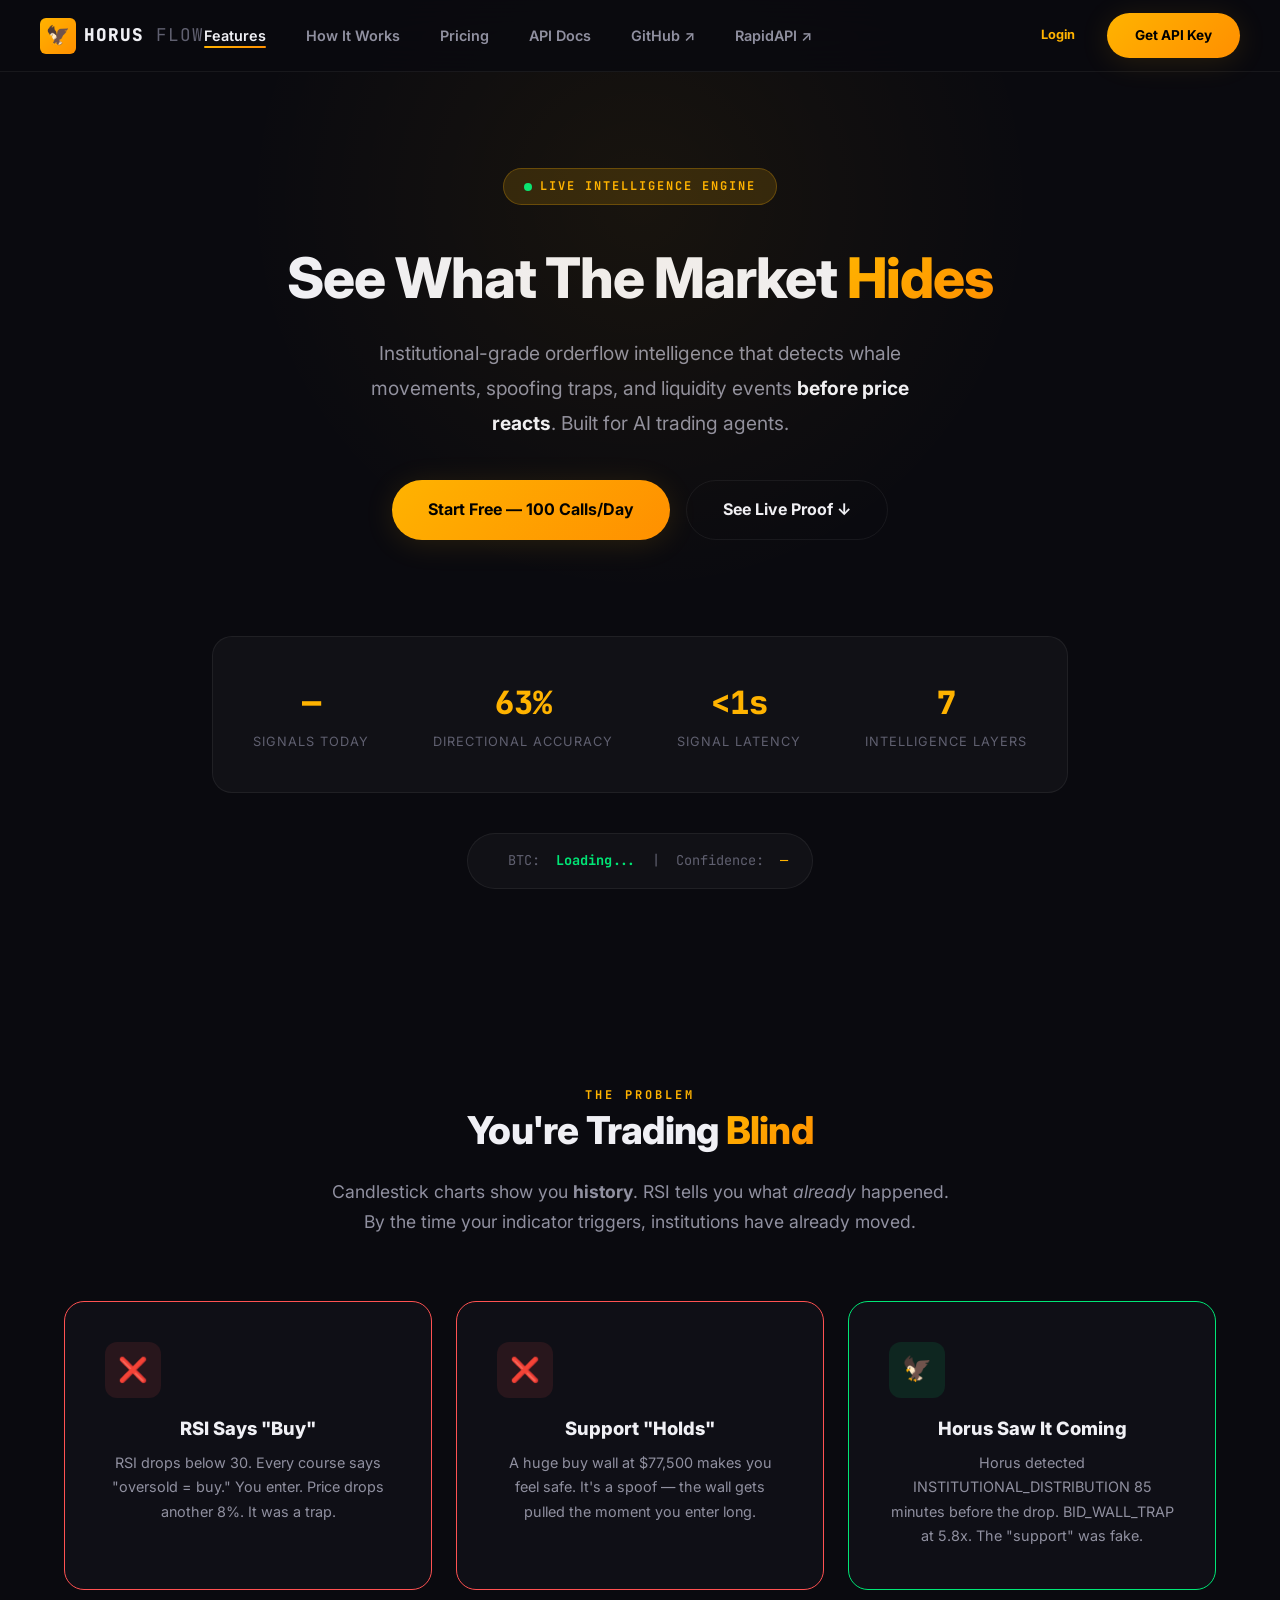
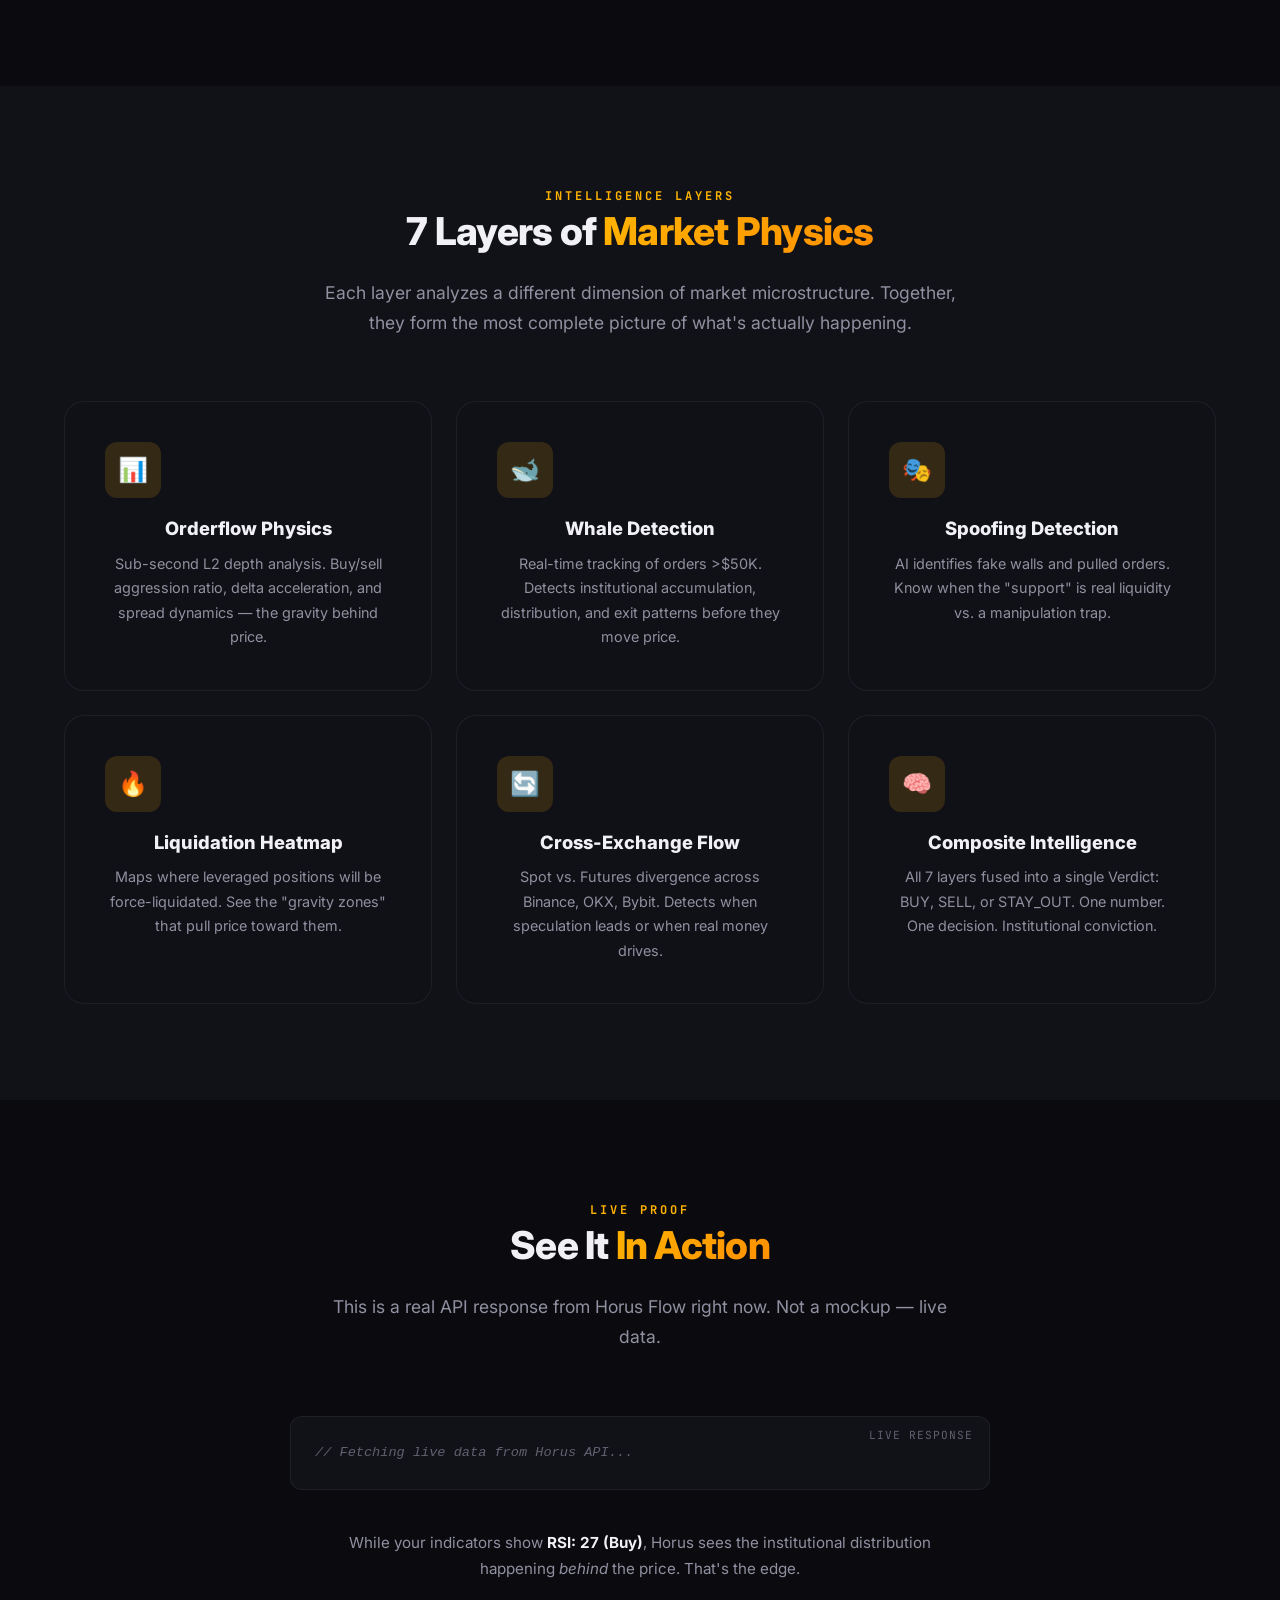
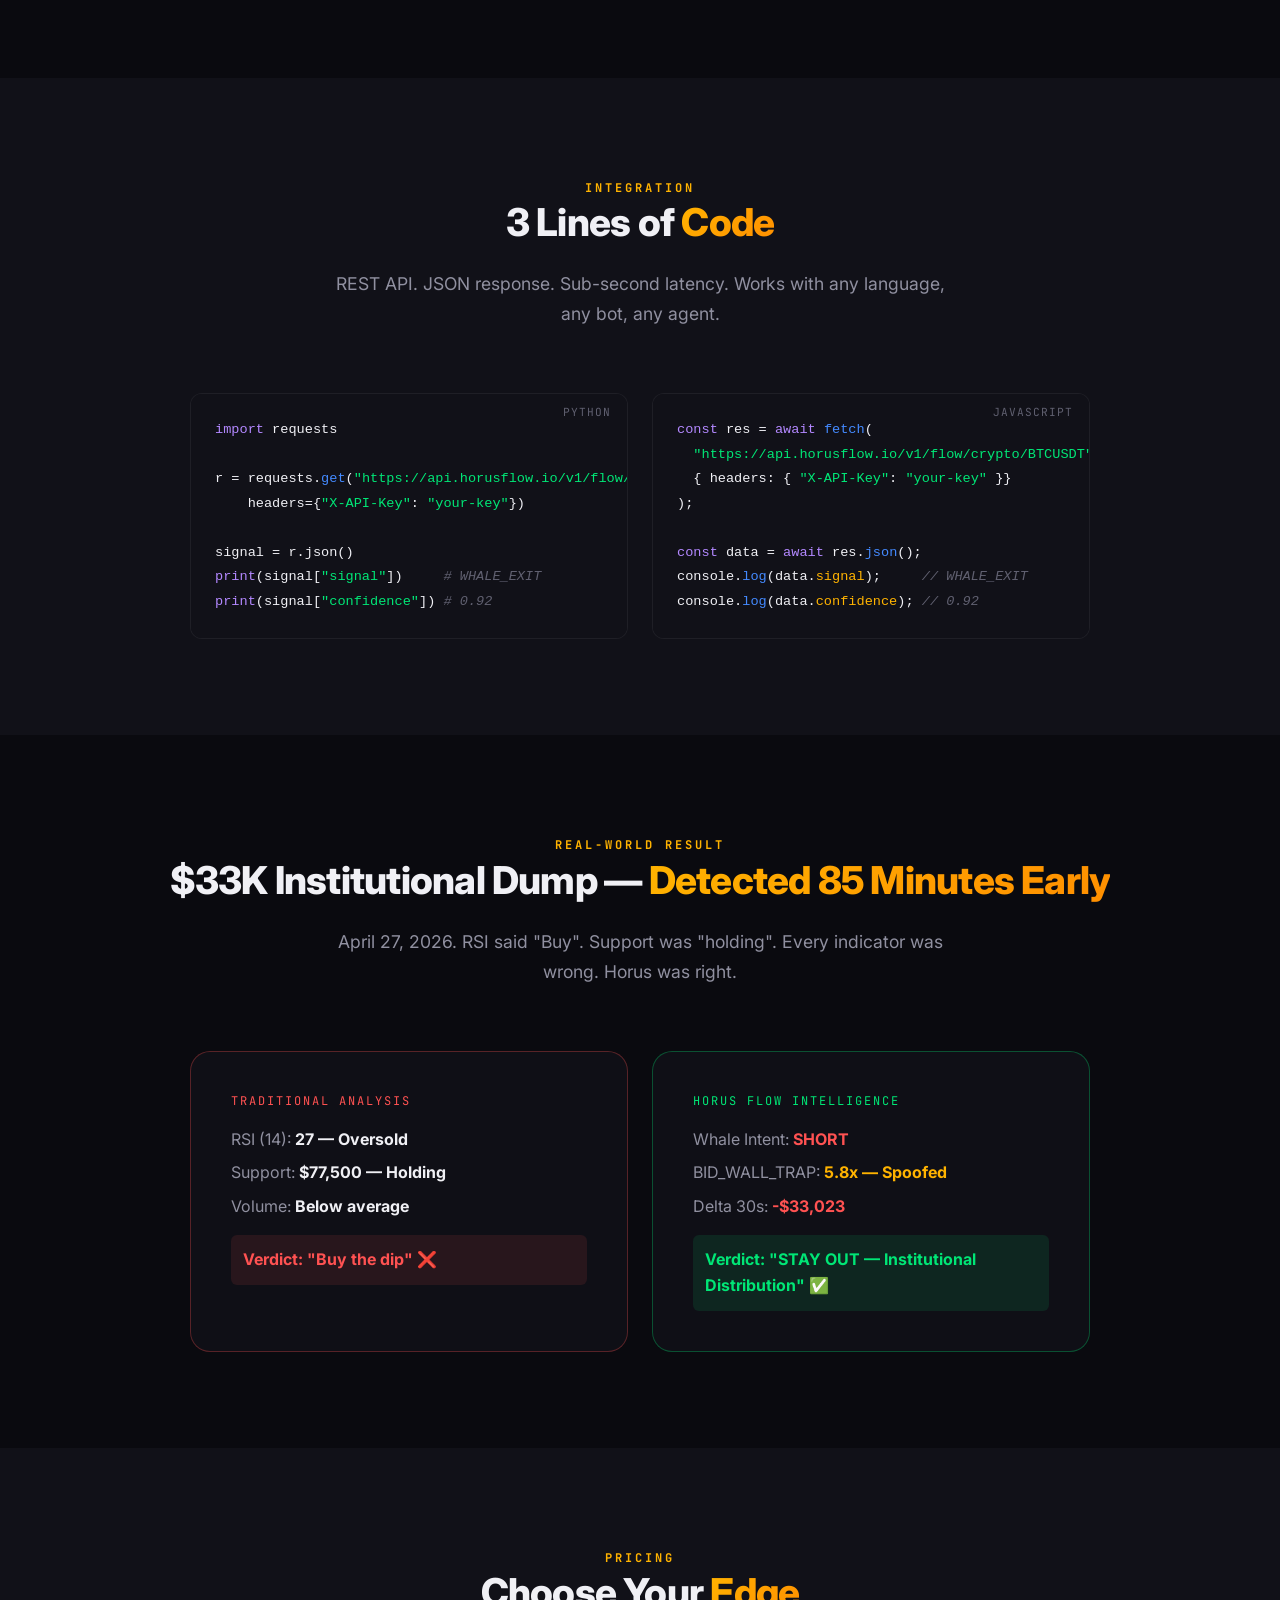
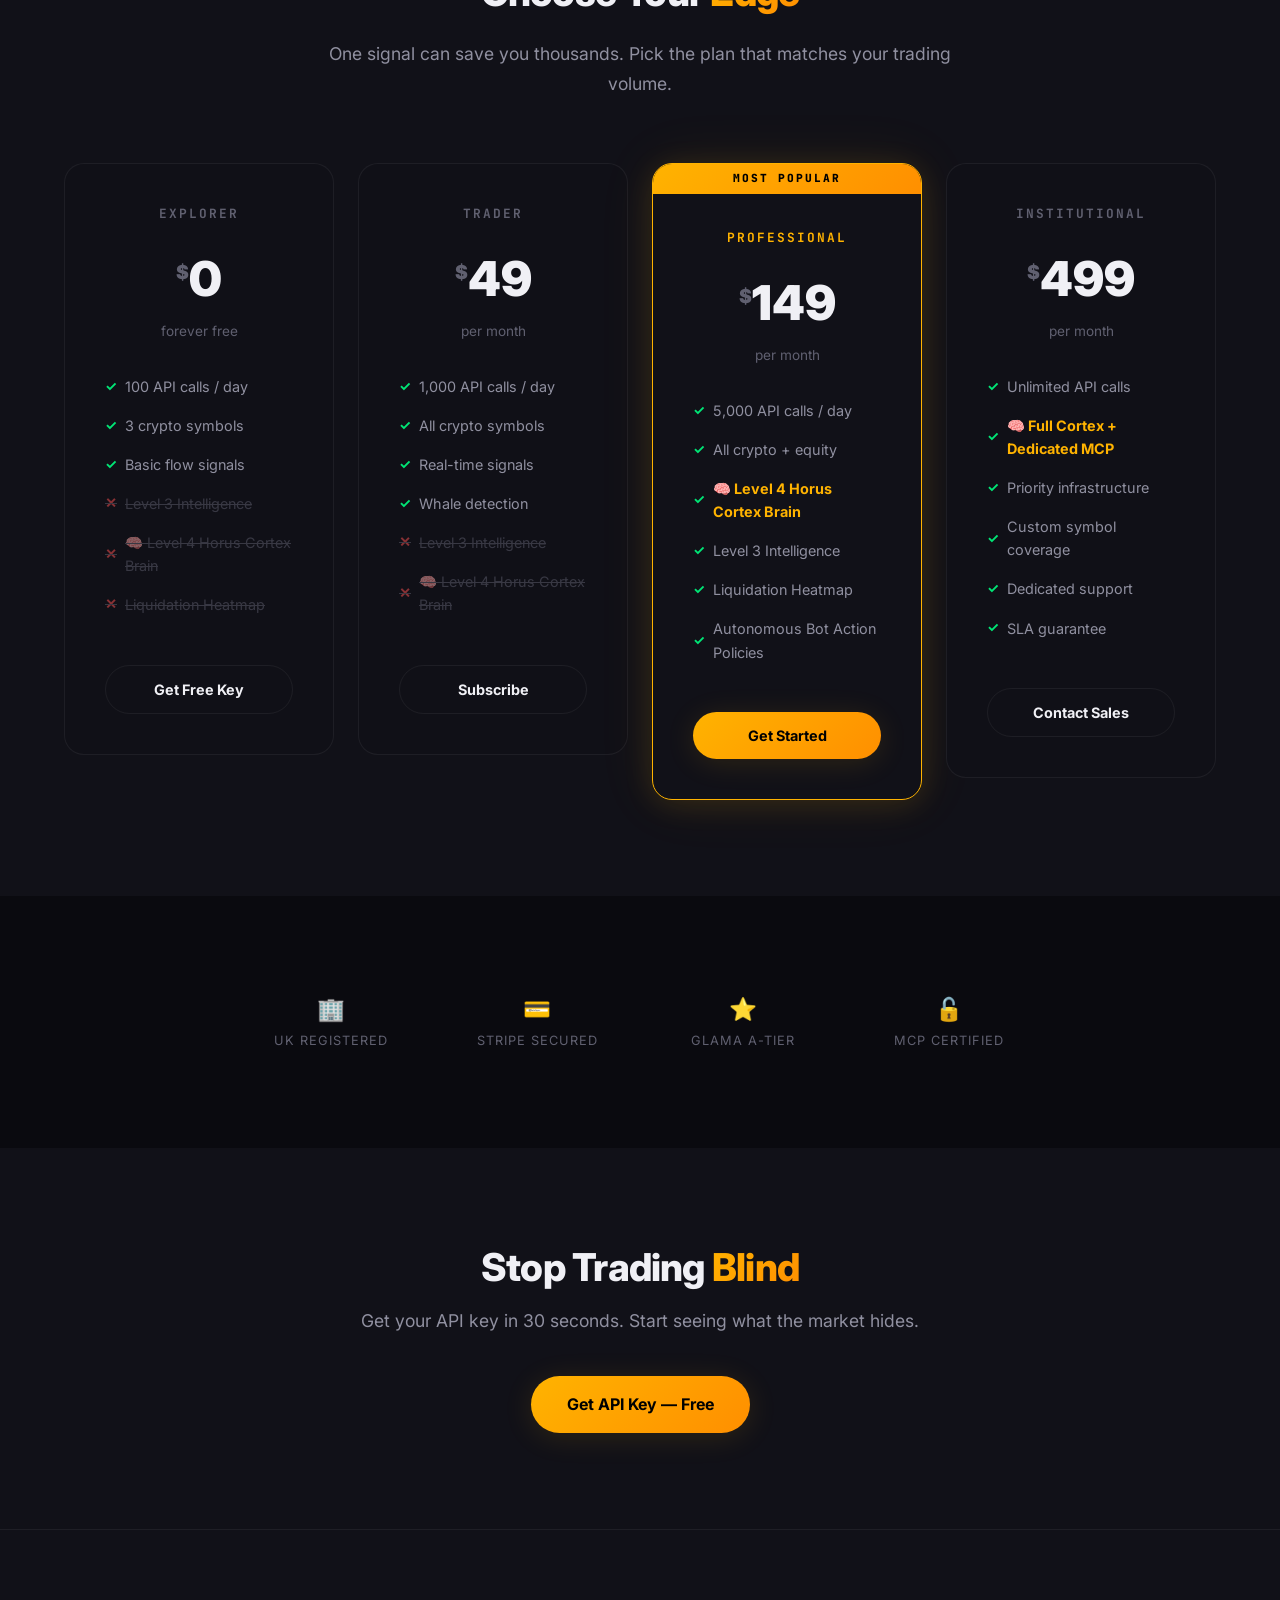
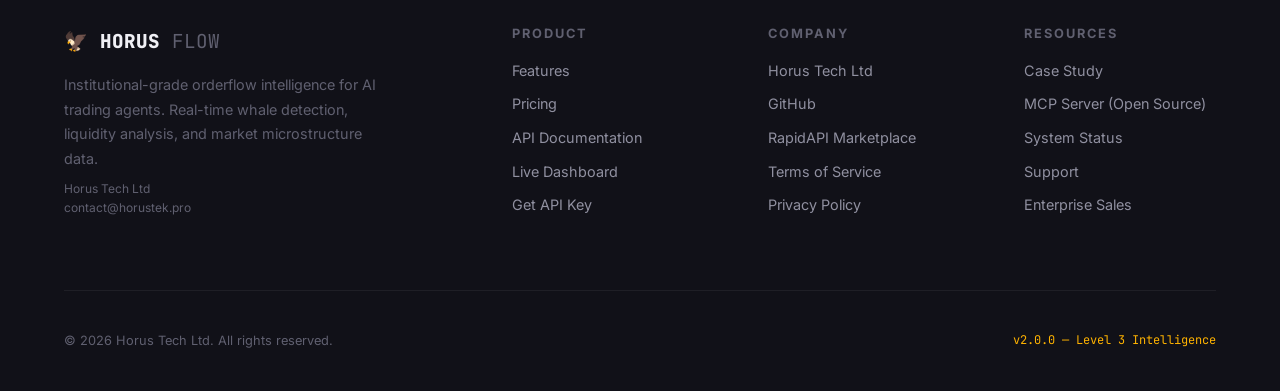
==== static/site/index.html @ 464f30a1 "feat(cortex): launch Horus Cortex Symphony v3.0, Level 4 API & MCP Brain - Transform platform into t" ====
<!DOCTYPE html>
<html lang="en">
<head>
    <meta charset="UTF-8">
    <meta name="viewport" content="width=device-width, initial-scale=1.0">
    <title>Horus Flow — Institutional Orderflow Analytics</title>
    <meta name="description" content="See what the market hides. Institutional-grade orderflow intelligence detecting whale movements, spoofing, and liquidity events before price reacts. Real-time Level 3 market data for crypto & equity. Built for AI agents.">
    <meta name="keywords" content="orderflow, market microstructure, whale detection, liquidation heatmap, AI trading, crypto API, equity flow, MCP server, institutional trading, algorithmic trading, Horus Flow">
    <meta name="author" content="Horus Tech Ltd">
    <meta name="robots" content="index, follow">
    <link rel="canonical" href="https://flow.horustek.pro/">

    <!-- Open Graph / Facebook -->
    <meta property="og:type" content="website">
    <meta property="og:url" content="https://flow.horustek.pro/">
    <meta property="og:title" content="Horus Flow Intelligence — Institutional Orderflow for AI Agents">
    <meta property="og:description" content="Real-time orderflow intelligence detecting whale movements, spoofing patterns, and liquidity events before price reacts. API-first, built for AI trading agents.">
    <meta property="og:site_name" content="Horus Flow Intelligence">
    <meta property="og:locale" content="en_US">
    <meta property="og:image" content="https://flow.horustek.pro/img/og-image-v2.png">
    <meta property="og:image:width" content="1200">
    <meta property="og:image:height" content="630">

    <!-- Twitter -->
    <meta name="twitter:card" content="summary_large_image">
    <meta name="twitter:title" content="Horus Flow Intelligence — See What The Market Hides">
    <meta name="twitter:description" content="Institutional-grade orderflow analytics. Whale detection, liquidation heatmaps, cross-exchange flow analysis. API for AI trading agents.">
    <meta name="twitter:site" content="@HorusTechLtd">
    <meta name="twitter:image" content="https://flow.horustek.pro/img/og-image-v2.png">

    <!-- JSON-LD Structured Data -->
    <script type="application/ld+json">
    {
        "@context": "https://schema.org",
        "@type": "SoftwareApplication",
        "name": "Horus Flow Intelligence",
        "applicationCategory": "FinanceApplication",
        "operatingSystem": "Web",
        "url": "https://flow.horustek.pro",
        "description": "Institutional-grade orderflow intelligence platform providing real-time whale detection, liquidity analysis, and market microstructure data via REST API and MCP protocol.",
        "offers": {
            "@type": "AggregateOffer",
            "priceCurrency": "USD",
            "lowPrice": "0",
            "highPrice": "999",
            "offerCount": "4"
        },
        "provider": {
            "@type": "Organization",
            "name": "Horus Tech Ltd",
            "url": "https://horustek.pro",
            "sameAs": [
                "https://github.com/horustechltd",
                "https://rapidapi.com/HORUS-TECH-LTD-default/api/horus-flow-intelligence"
            ]
        }
    }
    </script>

    <!-- Google Analytics -->
    <script async src="https://www.googletagmanager.com/gtag/js?id=G-XXXXXXXXXX"></script>
    <script>
      window.dataLayer = window.dataLayer || [];
      function gtag(){dataLayer.push(arguments);}
      gtag('js', new Date());
      gtag('config', 'G-XXXXXXXXXX');
    </script>
    <!-- Fonts -->
    <link rel="preconnect" href="https://fonts.googleapis.com">
    <link rel="preconnect" href="https://fonts.gstatic.com" crossorigin>
    <link href="https://fonts.googleapis.com/css2?family=Inter:wght@400;500;600;700;800;900&family=JetBrains+Mono:wght@400;500;700;800&display=swap" rel="stylesheet">

    <!-- Brand CSS -->
    <link rel="stylesheet" href="./css/brand.css">

    <!-- Favicon -->
    <link rel="icon" type="image/png" href="./img/og-image-v2.png">
    <link rel="apple-touch-icon" href="./img/og-image-v2.png">
</head>
<body>

    <!-- ============ NAVIGATION ============ -->
    <nav class="site-nav" id="main-nav">
        <div class="nav-logo">
            <div class="logo-icon">🦅</div>
            <span>HORUS <span style="font-weight:400; color: var(--text-muted);">FLOW</span></span>
        </div>
        
        <ul class="nav-links">
            <li><a href="#features" class="active">Features</a></li>
            <li><a href="#how-it-works">How It Works</a></li>
            <li><a href="#pricing">Pricing</a></li>
            <li><a href="/api/docs" target="_blank" rel="noopener noreferrer">API Docs</a></li>
            <li><a href="https://github.com/horustechltd/horus-flow-mcp" target="_blank" rel="noopener noreferrer" title="GitHub MCP Server">GitHub ↗</a></li>
            <li><a href="https://rapidapi.com/horus-tech-ltd-horus-tech-ltd-default/api/horus-flow-intelligence" target="_blank" rel="noopener noreferrer" title="RapidAPI Profile">RapidAPI ↗</a></li>
        </ul>
        
        <div class="nav-cta">
            <a href="./login.html" class="btn btn-ghost font-mono" style="font-size:0.8rem;">Login</a>
            <a href="./register.html" class="btn btn-primary" style="font-size:0.85rem;">Get API Key</a>
        </div>

        <div class="nav-hamburger" onclick="document.getElementById('mobile-nav').classList.add('active')">
            <span></span><span></span><span></span>
        </div>
    </nav>

    <!-- Mobile Navigation Overlay -->
    <div class="mobile-nav-overlay" id="mobile-nav">
        <button class="mobile-nav-close" onclick="this.parentElement.classList.remove('active')">✕</button>
        <a href="#features" onclick="this.parentElement.classList.remove('active')">Features</a>
        <a href="#how-it-works" onclick="this.parentElement.classList.remove('active')">How It Works</a>
        <a href="#pricing" onclick="this.parentElement.classList.remove('active')">Pricing</a>
        <a href="/api/docs" target="_blank" rel="noopener noreferrer">API Docs</a>
        <a href="https://github.com/horustechltd/horus-flow-mcp" target="_blank" rel="noopener noreferrer">GitHub ↗</a>
        <a href="./login.html">Login</a>
        <a href="./register.html" style="color:var(--gold-primary);">Get API Key →</a>
    </div>

    <!-- ============ HERO ============ -->
    <section class="hero" id="hero">
        <div class="hero-badge">
            <span class="pulse-dot"></span>
            LIVE INTELLIGENCE ENGINE
        </div>

        <h1>
            See What The Market <span class="gradient-text">Hides</span>
        </h1>

        <p class="hero-subtitle">
            Institutional-grade orderflow intelligence that detects whale movements, spoofing traps, and liquidity events <strong style="color: var(--text-primary);">before price reacts</strong>. Built for AI trading agents.
        </p>

        <div class="hero-actions">
            <a href="./register.html" class="btn btn-primary btn-lg">Start Free — 100 Calls/Day</a>
            <a href="#how-it-works" class="btn btn-secondary btn-lg">See Live Proof ↓</a>
        </div>

        <!-- Live Stats -->
        <div class="hero-stats animate-in">
            <div class="hero-stat">
                <div class="stat-value" id="stat-signals">—</div>
                <div class="stat-label">Signals Today</div>
            </div>
            <div class="hero-stat">
                <div class="stat-value" id="stat-accuracy">63%</div>
                <div class="stat-label">Directional Accuracy</div>
            </div>
            <div class="hero-stat">
                <div class="stat-value" id="stat-latency">&lt;1s</div>
                <div class="stat-label">Signal Latency</div>
            </div>
            <div class="hero-stat">
                <div class="stat-value">7</div>
                <div class="stat-label">Intelligence Layers</div>
            </div>
        </div>

        <!-- Live Ticker -->
        <div class="live-ticker animate-in" id="live-ticker">
            <span class="pulse-dot"></span>
            <span style="color: var(--text-muted);">BTC:</span>
            <span class="ticker-signal" id="ticker-signal">Loading...</span>
            <span style="color: var(--text-muted);">|</span>
            <span style="color: var(--text-muted);">Confidence:</span>
            <span class="font-mono" id="ticker-conf" style="color: var(--gold-primary);">—</span>
        </div>
    </section>

    <!-- ============ THE PROBLEM ============ -->
    <section class="section" id="problem">
        <div class="container text-center">
            <span class="section-label">The Problem</span>
            <h2 style="margin-bottom: var(--space-lg);">
                You're Trading <span class="gradient-text">Blind</span>
            </h2>
            <p class="section-subtitle" style="margin-bottom: var(--space-2xl);">
                Candlestick charts show you <strong>history</strong>. RSI tells you what <em>already</em> happened. 
                By the time your indicator triggers, institutions have already moved.
            </p>

            <div class="grid-3 animate-in">
                <div class="card" style="border-color: var(--accent-red); border-opacity: 0.3;">
                    <div class="card-icon" style="background: rgba(255, 82, 82, 0.1);">❌</div>
                    <div class="card-title">RSI Says "Buy"</div>
                    <div class="card-desc">RSI drops below 30. Every course says "oversold = buy." You enter. Price drops another 8%. It was a trap.</div>
                </div>
                <div class="card" style="border-color: var(--accent-red); border-opacity: 0.3;">
                    <div class="card-icon" style="background: rgba(255, 82, 82, 0.1);">❌</div>
                    <div class="card-title">Support "Holds"</div>
                    <div class="card-desc">A huge buy wall at $77,500 makes you feel safe. It's a spoof — the wall gets pulled the moment you enter long.</div>
                </div>
                <div class="card" style="border-color: var(--accent-green); border-opacity: 0.3;">
                    <div class="card-icon" style="background: rgba(0, 230, 118, 0.1);">🦅</div>
                    <div class="card-title">Horus Saw It Coming</div>
                    <div class="card-desc">Horus detected INSTITUTIONAL_DISTRIBUTION 85 minutes before the drop. BID_WALL_TRAP at 5.8x. The "support" was fake.</div>
                </div>
            </div>
        </div>
    </section>

    <!-- ============ FEATURES ============ -->
    <section class="section" id="features" style="background: var(--bg-secondary);">
        <div class="container text-center">
            <span class="section-label">Intelligence Layers</span>
            <h2 style="margin-bottom: var(--space-lg);">
                7 Layers of <span class="gradient-text">Market Physics</span>
            </h2>
            <p class="section-subtitle" style="margin-bottom: var(--space-2xl);">
                Each layer analyzes a different dimension of market microstructure. Together, they form the most complete picture of what's actually happening.
            </p>

            <div class="grid-3 animate-in">
                <div class="card">
                    <div class="card-icon">📊</div>
                    <div class="card-title">Orderflow Physics</div>
                    <div class="card-desc">Sub-second L2 depth analysis. Buy/sell aggression ratio, delta acceleration, and spread dynamics — the gravity behind price.</div>
                </div>
                <div class="card">
                    <div class="card-icon">🐋</div>
                    <div class="card-title">Whale Detection</div>
                    <div class="card-desc">Real-time tracking of orders &gt;$50K. Detects institutional accumulation, distribution, and exit patterns before they move price.</div>
                </div>
                <div class="card">
                    <div class="card-icon">🎭</div>
                    <div class="card-title">Spoofing Detection</div>
                    <div class="card-desc">AI identifies fake walls and pulled orders. Know when the "support" is real liquidity vs. a manipulation trap.</div>
                </div>
                <div class="card">
                    <div class="card-icon">🔥</div>
                    <div class="card-title">Liquidation Heatmap</div>
                    <div class="card-desc">Maps where leveraged positions will be force-liquidated. See the "gravity zones" that pull price toward them.</div>
                </div>
                <div class="card">
                    <div class="card-icon">🔄</div>
                    <div class="card-title">Cross-Exchange Flow</div>
                    <div class="card-desc">Spot vs. Futures divergence across Binance, OKX, Bybit. Detects when speculation leads or when real money drives.</div>
                </div>
                <div class="card">
                    <div class="card-icon">🧠</div>
                    <div class="card-title">Composite Intelligence</div>
                    <div class="card-desc">All 7 layers fused into a single Verdict: BUY, SELL, or STAY_OUT. One number. One decision. Institutional conviction.</div>
                </div>
            </div>
        </div>
    </section>

    <!-- ============ HOW IT WORKS — LIVE PROOF ============ -->
    <section class="section" id="how-it-works">
        <div class="container text-center">
            <span class="section-label">Live Proof</span>
            <h2 style="margin-bottom: var(--space-lg);">
                See It <span class="gradient-text">In Action</span>
            </h2>
            <p class="section-subtitle" style="margin-bottom: var(--space-2xl);">
                This is a real API response from Horus Flow right now. Not a mockup — live data.
            </p>

            <div class="code-block animate-in" style="text-align: left; max-width: 700px; margin: 0 auto;">
                <span class="code-lang">Live Response</span>
<pre id="live-json" style="white-space: pre-wrap; word-break: break-word;">
<span class="code-comment">// Fetching live data from Horus API...</span>
</pre>
            </div>

            <div style="margin-top: var(--space-xl);">
                <p class="section-subtitle" style="font-size: 0.95rem;">
                    While your indicators show <span style="color: var(--text-primary); font-weight: 700;">RSI: 27 (Buy)</span>, Horus sees the institutional distribution happening <em>behind</em> the price. That's the edge.
                </p>
            </div>
        </div>
    </section>

    <!-- ============ CODE EXAMPLE ============ -->
    <section class="section" style="background: var(--bg-secondary);">
        <div class="container text-center">
            <span class="section-label">Integration</span>
            <h2 style="margin-bottom: var(--space-lg);">
                3 Lines of <span class="gradient-text">Code</span>
            </h2>
            <p class="section-subtitle" style="margin-bottom: var(--space-2xl);">
                REST API. JSON response. Sub-second latency. Works with any language, any bot, any agent.
            </p>

            <div class="grid-2 animate-in" style="max-width: 900px; margin: 0 auto;">
                <div class="code-block" style="text-align: left;">
                    <span class="code-lang">Python</span>
<pre><span class="code-keyword">import</span> requests

r = requests.<span class="code-func">get</span>(<span class="code-string">"https://api.horusflow.io/v1/flow/crypto/BTCUSDT"</span>,
    headers={<span class="code-string">"X-API-Key"</span>: <span class="code-string">"your-key"</span>})

signal = r.json()
<span class="code-keyword">print</span>(signal[<span class="code-string">"signal"</span>])     <span class="code-comment"># WHALE_EXIT</span>
<span class="code-keyword">print</span>(signal[<span class="code-string">"confidence"</span>]) <span class="code-comment"># 0.92</span></pre>
                </div>

                <div class="code-block" style="text-align: left;">
                    <span class="code-lang">JavaScript</span>
<pre><span class="code-keyword">const</span> res = <span class="code-keyword">await</span> <span class="code-func">fetch</span>(
  <span class="code-string">"https://api.horusflow.io/v1/flow/crypto/BTCUSDT"</span>,
  { headers: { <span class="code-string">"X-API-Key"</span>: <span class="code-string">"your-key"</span> }}
);

<span class="code-keyword">const</span> data = <span class="code-keyword">await</span> res.<span class="code-func">json</span>();
console.<span class="code-func">log</span>(data.<span class="code-gold">signal</span>);     <span class="code-comment">// WHALE_EXIT</span>
console.<span class="code-func">log</span>(data.<span class="code-gold">confidence</span>); <span class="code-comment">// 0.92</span></pre>
                </div>
            </div>
        </div>
    </section>

    <!-- ============ CASE STUDY ============ -->
    <section class="section" id="case-study">
        <div class="container text-center">
            <span class="section-label">Real-World Result</span>
            <h2 style="margin-bottom: var(--space-lg);">
                $33K Institutional Dump — <span class="gradient-text">Detected 85 Minutes Early</span>
            </h2>
            <p class="section-subtitle" style="margin-bottom: var(--space-2xl);">
                April 27, 2026. RSI said "Buy". Support was "holding". Every indicator was wrong. Horus was right.
            </p>

            <div class="grid-2 animate-in" style="max-width: 900px; margin: 0 auto; text-align: left;">
                <div class="card" style="border-color: rgba(255, 82, 82, 0.3);">
                    <div style="font-family: var(--font-mono); font-size: 0.75rem; color: var(--accent-red); letter-spacing: 2px; margin-bottom: var(--space-md);">TRADITIONAL ANALYSIS</div>
                    <div style="margin-bottom: var(--space-sm); color: var(--text-secondary);">RSI (14): <span style="color: var(--text-primary); font-weight: 700;">27 — Oversold</span></div>
                    <div style="margin-bottom: var(--space-sm); color: var(--text-secondary);">Support: <span style="color: var(--text-primary); font-weight: 700;">$77,500 — Holding</span></div>
                    <div style="margin-bottom: var(--space-md); color: var(--text-secondary);">Volume: <span style="color: var(--text-primary); font-weight: 700;">Below average</span></div>
                    <div style="padding: 12px; background: rgba(255, 82, 82, 0.1); border-radius: var(--radius-sm); font-weight: 700; color: var(--accent-red);">
                        Verdict: "Buy the dip" ❌
                    </div>
                </div>

                <div class="card" style="border-color: rgba(0, 230, 118, 0.3);">
                    <div style="font-family: var(--font-mono); font-size: 0.75rem; color: var(--accent-green); letter-spacing: 2px; margin-bottom: var(--space-md);">HORUS FLOW INTELLIGENCE</div>
                    <div style="margin-bottom: var(--space-sm); color: var(--text-secondary);">Whale Intent: <span style="color: var(--accent-red); font-weight: 700;">SHORT</span></div>
                    <div style="margin-bottom: var(--space-sm); color: var(--text-secondary);">BID_WALL_TRAP: <span style="color: var(--gold-primary); font-weight: 700;">5.8x — Spoofed</span></div>
                    <div style="margin-bottom: var(--space-md); color: var(--text-secondary);">Delta 30s: <span style="color: var(--accent-red); font-weight: 700;">-$33,023</span></div>
                    <div style="padding: 12px; background: rgba(0, 230, 118, 0.1); border-radius: var(--radius-sm); font-weight: 700; color: var(--accent-green);">
                        Verdict: "STAY OUT — Institutional Distribution" ✅
                    </div>
                </div>
            </div>
        </div>
    </section>

    <!-- ============ PRICING ============ -->
    <section class="section" id="pricing" style="background: var(--bg-secondary);">
        <div class="container text-center">
            <span class="section-label">Pricing</span>
            <h2 style="margin-bottom: var(--space-lg);">
                Choose Your <span class="gradient-text">Edge</span>
            </h2>
            <p class="section-subtitle" style="margin-bottom: var(--space-2xl);">
                One signal can save you thousands. Pick the plan that matches your trading volume.
            </p>

            <div class="pricing-grid animate-in">
                <!-- Explorer (Free) -->
                <div class="pricing-card">
                    <div class="pricing-plan">Explorer</div>
                    <div class="pricing-price"><span class="currency">$</span>0</div>
                    <div class="pricing-period">forever free</div>
                    <ul class="pricing-features">
                        <li>100 API calls / day</li>
                        <li>3 crypto symbols</li>
                        <li>Basic flow signals</li>
                        <li class="disabled">Level 3 Intelligence</li>
                        <li class="disabled">🧠 Level 4 Horus Cortex Brain</li>
                        <li class="disabled">Liquidation Heatmap</li>
                    </ul>
                    <a href="./register.html" class="btn btn-secondary" style="width: 100%;">Get Free Key</a>
                </div>

                <!-- Trader -->
                <div class="pricing-card">
                    <div class="pricing-plan">Trader</div>
                    <div class="pricing-price"><span class="currency">$</span>49</div>
                    <div class="pricing-period">per month</div>
                    <ul class="pricing-features">
                        <li>1,000 API calls / day</li>
                        <li>All crypto symbols</li>
                        <li>Real-time signals</li>
                        <li>Whale detection</li>
                        <li class="disabled">Level 3 Intelligence</li>
                        <li class="disabled">🧠 Level 4 Horus Cortex Brain</li>
                    </ul>
                    <a href="javascript:void(0)" onclick="handleCheckout('trader')" class="btn btn-secondary" style="width: 100%;">Subscribe</a>
                </div>

                <!-- Professional (Featured) -->
                <div class="pricing-card featured">
                    <div class="pricing-plan">Professional</div>
                    <div class="pricing-price"><span class="currency">$</span>149</div>
                    <div class="pricing-period">per month</div>
                    <ul class="pricing-features">
                        <li>5,000 API calls / day</li>
                        <li>All crypto + equity</li>
                        <li><strong style="color: var(--gold-primary);">🧠 Level 4 Horus Cortex Brain</strong></li>
                        <li>Level 3 Intelligence</li>
                        <li>Liquidation Heatmap</li>
                        <li>Autonomous Bot Action Policies</li>
                    </ul>
                    <a href="javascript:void(0)" onclick="handleCheckout('pro')" class="btn btn-primary" style="width: 100%;">Get Started</a>
                </div>

                <!-- Institutional -->
                <div class="pricing-card">
                    <div class="pricing-plan">Institutional</div>
                    <div class="pricing-price"><span class="currency">$</span>499</div>
                    <div class="pricing-period">per month</div>
                    <ul class="pricing-features">
                        <li>Unlimited API calls</li>
                        <li><strong style="color: var(--gold-primary);">🧠 Full Cortex + Dedicated MCP</strong></li>
                        <li>Priority infrastructure</li>
                        <li>Custom symbol coverage</li>
                        <li>Dedicated support</li>
                        <li>SLA guarantee</li>
                    </ul>
                    <a href="#" class="btn btn-secondary" style="width: 100%;" onclick="handleCheckout('institutional')">Contact Sales</a>
                </div>
            </div>
        </div>
    </section>

    <!-- ============ TRUST SIGNALS ============ -->
    <section class="section">
        <div class="container text-center">
            <div class="grid-4 animate-in" style="max-width: 800px; margin: 0 auto;">
                <div class="hero-stat">
                    <div class="stat-value" style="font-size: 1.4rem;">🏢</div>
                    <div class="stat-label">UK Registered</div>
                </div>
                <div class="hero-stat">
                    <div class="stat-value" style="font-size: 1.4rem;">💳</div>
                    <div class="stat-label">Stripe Secured</div>
                </div>
                <div class="hero-stat">
                    <div class="stat-value" style="font-size: 1.4rem;">⭐</div>
                    <div class="stat-label">Glama A-Tier</div>
                </div>
                <div class="hero-stat">
                    <div class="stat-value" style="font-size: 1.4rem;">🔓</div>
                    <div class="stat-label">MCP Certified</div>
                </div>
            </div>
        </div>
    </section>

    <!-- ============ CTA ============ -->
    <section class="section" style="background: var(--bg-secondary);">
        <div class="container text-center">
            <h2 style="margin-bottom: var(--space-md);">
                Stop Trading <span class="gradient-text">Blind</span>
            </h2>
            <p class="section-subtitle" style="margin-bottom: var(--space-xl);">
                Get your API key in 30 seconds. Start seeing what the market hides.
            </p>
            <a href="./register.html" class="btn btn-primary btn-lg">Get API Key — Free</a>
        </div>
    </section>

    <!-- ============ FOOTER ============ -->
    <footer class="site-footer">
        <div class="container">
            <div class="footer-grid">
                <div>
                    <div class="footer-brand">🦅 HORUS <span style="font-weight:400; color: var(--text-muted);">FLOW</span></div>
                    <p class="footer-desc">Institutional-grade orderflow intelligence for AI trading agents. Real-time whale detection, liquidity analysis, and market microstructure data.</p>
                    <p style="font-size:0.75rem; color:var(--text-muted); margin-top:8px; line-height:1.6;">Horus Tech Ltd<br>&#99;&#111;&#110;&#116;&#97;&#99;&#116;&#64;&#104;&#111;&#114;&#117;&#115;&#116;&#101;&#107;&#46;&#112;&#114;&#111;</p>
                </div>
                <div class="footer-col">
                    <h4>Product</h4>
                    <ul>
                        <li><a href="#features">Features</a></li>
                        <li><a href="#pricing">Pricing</a></li>
                        <li><a href="/api/docs" target="_blank" rel="noopener noreferrer">API Documentation</a></li>
                        <li><a href="/dash/" target="_blank" rel="noopener noreferrer">Live Dashboard</a></li>
                        <li><a href="./register.html">Get API Key</a></li>
                    </ul>
                </div>
                <div class="footer-col">
                    <h4>Company</h4>
                    <ul>
                        <li><a href="https://horustek.pro" target="_blank" rel="noopener noreferrer">Horus Tech Ltd</a></li>
                        <li><a href="https://github.com/horustechltd" target="_blank" rel="noopener noreferrer">GitHub</a></li>
                        <li><a href="https://rapidapi.com/HORUS-TECH-LTD-default/api/horus-flow-intelligence" target="_blank" rel="noopener noreferrer">RapidAPI Marketplace</a></li>
                        <li><a href="./terms.html">Terms of Service</a></li>
                        <li><a href="./privacy.html">Privacy Policy</a></li>
                    </ul>
                </div>
                <div class="footer-col">
                    <h4>Resources</h4>
                    <ul>
                        <li><a href="#case-study">Case Study</a></li>
                        <li><a href="https://github.com/horustechltd/horus-flow-mcp" target="_blank" rel="noopener noreferrer">MCP Server (Open Source)</a></li>
                        <li><a href="/health" target="_blank" rel="noopener noreferrer">System Status</a></li>
                        <li><a href="mailto:&#115;&#117;&#112;&#112;&#111;&#114;&#116;&#64;&#104;&#111;&#114;&#117;&#115;&#116;&#101;&#107;&#46;&#112;&#114;&#111;">Support</a></li>
                        <li><a href="mailto:&#115;&#97;&#108;&#101;&#115;&#64;&#104;&#111;&#114;&#117;&#115;&#116;&#101;&#107;&#46;&#112;&#114;&#111;">Enterprise Sales</a></li>
                    </ul>
                </div>
            </div>
            <div class="footer-bottom">
                <span>© 2026 Horus Tech Ltd. All rights reserved.</span>
                <span class="font-mono" style="color: var(--gold-primary); font-size: 0.75rem;">v2.0.0 — Level 3 Intelligence</span>
            </div>
        </div>
    </footer>

    <!-- ============ JAVASCRIPT ============ -->
    <script src="./js/landing.js" defer></script>

</body>
</html>
<!-- Checkout Script -->
<script>
async function handleCheckout(tier) {
    if (tier === 'institutional') {
        window.location.href = 'mailto:&#115;&#97;&#108;&#101;&#115;&#64;&#104;&#111;&#114;&#117;&#115;&#116;&#101;&#107;&#46;&#112;&#114;&#111;?subject=Institutional Tier Inquiry';
        return;
    }
    
    const btn = event.target;
    const originalText = btn.textContent;
    btn.textContent = 'Loading...';
    btn.disabled = true;
    
    try {
        const checkoutRes = await fetch('/api/billing/create-checkout-session', {
            method: 'POST',
            headers: {'Content-Type': 'application/json'},
            credentials: 'include',
            body: JSON.stringify({tier: tier})
        });
        
        const checkoutData = await checkoutRes.json();
        
        if (checkoutRes.ok && checkoutData.checkout_url) {
            window.location.href = checkoutData.checkout_url;
        } else if (checkoutRes.status === 401) {
            // Not logged in - redirect to login then come back
            window.location.href = './login.html?next=' + encodeURIComponent('/#pricing');
        } else {
            alert(checkoutData.detail || 'Error creating checkout session.');
            btn.textContent = originalText;
            btn.disabled = false;
        }
    } catch (err) {
        alert('Connection error: ' + err.message);
        btn.textContent = originalText;
        btn.disabled = false;
    }
}
</script>
---- static/site/css/brand.css ----
/* ================================================================
   🦅 HORUS FLOW INTELLIGENCE — Brand Design System
   Dark + Gold | Glassmorphism | Institutional-Grade
   ================================================================ */

/* ---------- CSS Variables (Design Tokens) ---------- */
:root {
  /* Colors */
  --bg-primary: #0a0a0f;
  --bg-secondary: #111118;
  --bg-card: rgba(17, 17, 24, 0.85);
  --bg-glass: rgba(255, 255, 255, 0.03);
  --bg-glass-hover: rgba(255, 255, 255, 0.06);

  --gold-primary: #ffb300;
  --gold-light: #ffd54f;
  --gold-dim: #b27a00;
  --gold-glow: rgba(255, 179, 0, 0.15);
  --gold-gradient: linear-gradient(135deg, #ffb300, #ff8f00);

  --text-primary: #f0f0f5;
  --text-secondary: #9090a0;
  --text-muted: #606070;

  --accent-green: #00e676;
  --accent-red: #ff5252;
  --accent-blue: #448aff;
  --accent-purple: #b388ff;

  --border-subtle: rgba(255, 255, 255, 0.06);
  --border-gold: rgba(255, 179, 0, 0.25);

  /* Typography */
  --font-main: 'Inter', -apple-system, BlinkMacSystemFont, sans-serif;
  --font-mono: 'JetBrains Mono', 'Fira Code', monospace;

  /* Spacing */
  --space-xs: 4px;
  --space-sm: 8px;
  --space-md: 16px;
  --space-lg: 24px;
  --space-xl: 40px;
  --space-2xl: 64px;
  --space-3xl: 96px;

  /* Border Radius */
  --radius-sm: 6px;
  --radius-md: 12px;
  --radius-lg: 20px;
  --radius-xl: 28px;
  --radius-full: 999px;

  /* Transitions */
  --transition-fast: 0.15s ease;
  --transition-base: 0.3s ease;
  --transition-slow: 0.5s ease;

  /* Shadows */
  --shadow-sm: 0 2px 8px rgba(0, 0, 0, 0.3);
  --shadow-md: 0 4px 20px rgba(0, 0, 0, 0.4);
  --shadow-lg: 0 8px 40px rgba(0, 0, 0, 0.5);
  --shadow-gold: 0 4px 30px rgba(255, 179, 0, 0.12);
  --shadow-glow: 0 0 60px rgba(255, 179, 0, 0.08);

  /* Layout */
  --max-width: 1200px;
  --nav-height: 72px;
}

/* ---------- Reset & Base ---------- */
*, *::before, *::after {
  margin: 0;
  padding: 0;
  box-sizing: border-box;
}

html {
  font-size: 16px;
  scroll-behavior: smooth;
  -webkit-font-smoothing: antialiased;
  -moz-osx-font-smoothing: grayscale;
}

body {
  font-family: var(--font-main);
  background: var(--bg-primary);
  color: var(--text-primary);
  line-height: 1.6;
  overflow-x: hidden;
}

a {
  color: var(--gold-primary);
  text-decoration: none;
  transition: color var(--transition-fast);
}
a:hover {
  color: var(--gold-light);
}

img { max-width: 100%; display: block; }

/* ---------- Typography ---------- */
h1, h2, h3, h4, h5, h6 {
  font-weight: 800;
  line-height: 1.2;
  letter-spacing: -0.02em;
}

h1 { font-size: clamp(2.2rem, 5vw, 3.5rem); }
h2 { font-size: clamp(1.6rem, 3.5vw, 2.4rem); }
h3 { font-size: clamp(1.2rem, 2.5vw, 1.6rem); }

.font-mono { font-family: var(--font-mono); }
.text-gold { color: var(--gold-primary); }
.text-muted { color: var(--text-secondary); }
.text-center { text-align: center; }

.gradient-text {
  background: var(--gold-gradient);
  -webkit-background-clip: text;
  -webkit-text-fill-color: transparent;
  background-clip: text;
}

.section-label {
  font-family: var(--font-mono);
  font-size: 0.75rem;
  font-weight: 700;
  letter-spacing: 3px;
  text-transform: uppercase;
  color: var(--gold-primary);
  margin-bottom: var(--space-md);
}

.section-subtitle {
  font-size: 1.1rem;
  color: var(--text-secondary);
  max-width: 640px;
  margin: 0 auto;
  line-height: 1.7;
}

/* ---------- Layout ---------- */
.container {
  max-width: var(--max-width);
  margin: 0 auto;
  padding: 0 var(--space-lg);
}

.section {
  padding: var(--space-3xl) 0;
}

.grid-2 { display: grid; grid-template-columns: repeat(2, 1fr); gap: var(--space-lg); }
.grid-3 { display: grid; grid-template-columns: repeat(3, 1fr); gap: var(--space-lg); }
.grid-4 { display: grid; grid-template-columns: repeat(4, 1fr); gap: var(--space-lg); }

.flex-center {
  display: flex;
  align-items: center;
  justify-content: center;
}

.flex-between {
  display: flex;
  align-items: center;
  justify-content: space-between;
}

/* ---------- Navigation ---------- */
.site-nav {
  position: fixed;
  top: 0;
  left: 0;
  right: 0;
  height: var(--nav-height);
  background: rgba(10, 10, 15, 0.85);
  backdrop-filter: blur(20px);
  -webkit-backdrop-filter: blur(20px);
  border-bottom: 1px solid var(--border-subtle);
  z-index: 1000;
  display: flex;
  align-items: center;
  padding: 0 var(--space-xl);
}

.nav-logo {
  display: flex;
  align-items: center;
  gap: var(--space-sm);
  font-family: var(--font-mono);
  font-weight: 900;
  font-size: 1.1rem;
  letter-spacing: 1px;
}

.nav-logo .logo-icon {
  width: 36px;
  height: 36px;
  background: var(--gold-gradient);
  border-radius: var(--radius-sm);
  display: flex;
  align-items: center;
  justify-content: center;
  font-size: 1.2rem;
}

.nav-links {
  display: flex;
  gap: var(--space-xl);
  list-style: none;
}

.nav-links a {
  font-size: 0.9rem;
  font-weight: 600;
  color: var(--text-secondary);
  transition: color var(--transition-fast);
  position: relative;
}

.nav-links a:hover,
.nav-links a.active {
  color: var(--text-primary);
}

.nav-links a.active::after {
  content: '';
  position: absolute;
  bottom: -4px;
  left: 0;
  right: 0;
  height: 2px;
  background: var(--gold-gradient);
  border-radius: 1px;
}

.nav-cta {
  margin-left: auto;
  display: flex;
  align-items: center;
  gap: var(--space-md);
}

/* ---------- Buttons ---------- */
.btn {
  display: inline-flex;
  align-items: center;
  justify-content: center;
  gap: var(--space-sm);
  padding: 12px 28px;
  border-radius: var(--radius-full);
  font-family: var(--font-main);
  font-size: 0.9rem;
  font-weight: 700;
  cursor: pointer;
  border: none;
  transition: all var(--transition-base);
  white-space: nowrap;
}

.btn-primary {
  background: var(--gold-gradient);
  color: #000;
  box-shadow: var(--shadow-gold);
}
.btn-primary:hover {
  transform: translateY(-2px);
  box-shadow: 0 6px 40px rgba(255, 179, 0, 0.25);
  color: #000;
}

.btn-secondary {
  background: transparent;
  color: var(--text-primary);
  border: 1px solid var(--border-subtle);
}
.btn-secondary:hover {
  border-color: var(--gold-primary);
  background: var(--gold-glow);
  color: var(--gold-primary);
}

.btn-ghost {
  background: transparent;
  color: var(--gold-primary);
  padding: 8px 16px;
}
.btn-ghost:hover {
  background: var(--gold-glow);
}

.btn-lg {
  padding: 16px 36px;
  font-size: 1rem;
}

/* ---------- Cards ---------- */
.card {
  background: var(--bg-card);
  border: 1px solid var(--border-subtle);
  border-radius: var(--radius-lg);
  padding: var(--space-xl);
  backdrop-filter: blur(10px);
  transition: all var(--transition-base);
}

.card:hover {
  border-color: var(--border-gold);
  background: var(--bg-glass-hover);
  transform: translateY(-4px);
  box-shadow: var(--shadow-gold);
}

.card-icon {
  width: 56px;
  height: 56px;
  border-radius: var(--radius-md);
  background: var(--gold-glow);
  display: flex;
  align-items: center;
  justify-content: center;
  font-size: 1.5rem;
  margin-bottom: var(--space-md);
}

.card-title {
  font-size: 1.15rem;
  font-weight: 800;
  margin-bottom: var(--space-sm);
}

.card-desc {
  font-size: 0.9rem;
  color: var(--text-secondary);
  line-height: 1.7;
}

/* ---------- Glass Card ---------- */
.glass {
  background: var(--bg-glass);
  border: 1px solid var(--border-subtle);
  border-radius: var(--radius-lg);
  backdrop-filter: blur(16px);
  -webkit-backdrop-filter: blur(16px);
}

/* ---------- Hero Section ---------- */
.hero {
  min-height: 100vh;
  display: flex;
  flex-direction: column;
  align-items: center;
  justify-content: center;
  text-align: center;
  padding: calc(var(--nav-height) + var(--space-3xl)) var(--space-lg) var(--space-3xl);
  position: relative;
  overflow: hidden;
}

.hero::before {
  content: '';
  position: absolute;
  top: -200px;
  left: 50%;
  transform: translateX(-50%);
  width: 800px;
  height: 800px;
  background: radial-gradient(circle, rgba(255, 179, 0, 0.06) 0%, transparent 70%);
  pointer-events: none;
}

.hero-badge {
  display: inline-flex;
  align-items: center;
  gap: var(--space-sm);
  padding: 8px 20px;
  border-radius: var(--radius-full);
  background: var(--gold-glow);
  border: 1px solid var(--border-gold);
  font-family: var(--font-mono);
  font-size: 0.75rem;
  font-weight: 700;
  letter-spacing: 2px;
  color: var(--gold-primary);
  margin-bottom: var(--space-xl);
  text-transform: uppercase;
}

.hero-badge .pulse-dot {
  width: 8px;
  height: 8px;
  border-radius: 50%;
  background: var(--accent-green);
  animation: pulse 2s infinite;
}

.hero h1 {
  margin-bottom: var(--space-lg);
  max-width: 800px;
}

.hero-subtitle {
  font-size: 1.2rem;
  color: var(--text-secondary);
  max-width: 600px;
  margin-bottom: var(--space-xl);
  line-height: 1.8;
}

.hero-actions {
  display: flex;
  gap: var(--space-md);
  flex-wrap: wrap;
  justify-content: center;
}

.hero-stats {
  display: flex;
  gap: var(--space-2xl);
  margin-top: var(--space-3xl);
  padding: var(--space-xl);
  border-radius: var(--radius-lg);
  background: var(--bg-glass);
  border: 1px solid var(--border-subtle);
}

.hero-stat {
  text-align: center;
}

.hero-stat .stat-value {
  font-family: var(--font-mono);
  font-size: 2rem;
  font-weight: 900;
  color: var(--gold-primary);
}

.hero-stat .stat-label {
  font-size: 0.8rem;
  color: var(--text-muted);
  margin-top: var(--space-xs);
  text-transform: uppercase;
  letter-spacing: 1px;
}

/* ---------- Live Ticker ---------- */
.live-ticker {
  display: flex;
  align-items: center;
  gap: var(--space-md);
  padding: var(--space-md) var(--space-lg);
  background: var(--bg-glass);
  border: 1px solid var(--border-subtle);
  border-radius: var(--radius-full);
  font-family: var(--font-mono);
  font-size: 0.85rem;
  margin-top: var(--space-xl);
}

.live-ticker .ticker-signal {
  color: var(--accent-green);
  font-weight: 700;
}

/* ---------- Pricing Cards ---------- */
.pricing-grid {
  display: grid;
  grid-template-columns: repeat(4, 1fr);
  gap: var(--space-lg);
  align-items: start;
}

.pricing-card {
  background: var(--bg-card);
  border: 1px solid var(--border-subtle);
  border-radius: var(--radius-lg);
  padding: var(--space-xl);
  text-align: center;
  transition: all var(--transition-base);
  position: relative;
  overflow: hidden;
}

.pricing-card:hover {
  transform: translateY(-4px);
  border-color: var(--border-gold);
}

.pricing-card.featured {
  border-color: var(--gold-primary);
  box-shadow: var(--shadow-gold), var(--shadow-glow);
}

.pricing-card.featured::before {
  content: 'MOST POPULAR';
  position: absolute;
  top: 0;
  left: 0;
  right: 0;
  background: var(--gold-gradient);
  color: #000;
  font-family: var(--font-mono);
  font-size: 0.7rem;
  font-weight: 800;
  letter-spacing: 2px;
  padding: 6px;
}

.pricing-plan {
  font-family: var(--font-mono);
  font-size: 0.8rem;
  font-weight: 700;
  letter-spacing: 2px;
  text-transform: uppercase;
  color: var(--text-muted);
  margin-bottom: var(--space-md);
}

.pricing-card.featured .pricing-plan {
  margin-top: var(--space-lg);
  color: var(--gold-primary);
}

.pricing-price {
  font-size: 3rem;
  font-weight: 900;
  margin-bottom: var(--space-xs);
}

.pricing-price .currency {
  font-size: 1.2rem;
  vertical-align: super;
  color: var(--text-muted);
}

.pricing-period {
  font-size: 0.85rem;
  color: var(--text-muted);
  margin-bottom: var(--space-lg);
}

.pricing-features {
  list-style: none;
  text-align: left;
  margin-bottom: var(--space-xl);
}

.pricing-features li {
  padding: 8px 0;
  font-size: 0.9rem;
  color: var(--text-secondary);
  display: flex;
  align-items: center;
  gap: var(--space-sm);
}

.pricing-features li::before {
  content: '✓';
  color: var(--accent-green);
  font-weight: 700;
  font-size: 0.85rem;
  flex-shrink: 0;
}

.pricing-features li.disabled {
  color: var(--text-muted);
  text-decoration: line-through;
  opacity: 0.5;
}

.pricing-features li.disabled::before {
  content: '✕';
  color: var(--accent-red);
}

/* ---------- Comparison Table ---------- */
.comparison-table {
  width: 100%;
  border-collapse: collapse;
  margin-top: var(--space-xl);
  font-size: 0.9rem;
}

.comparison-table th,
.comparison-table td {
  padding: 14px 20px;
  text-align: center;
  border-bottom: 1px solid var(--border-subtle);
}

.comparison-table th {
  font-family: var(--font-mono);
  font-size: 0.75rem;
  letter-spacing: 2px;
  text-transform: uppercase;
  color: var(--gold-primary);
  background: var(--bg-secondary);
}

.comparison-table td:first-child {
  text-align: left;
  color: var(--text-secondary);
}

.comparison-table .check {
  color: var(--accent-green);
}

.comparison-table .cross {
  color: var(--text-muted);
  opacity: 0.3;
}

/* ---------- Code Block ---------- */
.code-block {
  background: var(--bg-secondary);
  border: 1px solid var(--border-subtle);
  border-radius: var(--radius-md);
  padding: var(--space-lg);
  font-family: var(--font-mono);
  font-size: 0.85rem;
  line-height: 1.8;
  overflow-x: auto;
  position: relative;
}

.code-block .code-lang {
  position: absolute;
  top: var(--space-sm);
  right: var(--space-md);
  font-size: 0.7rem;
  color: var(--text-muted);
  text-transform: uppercase;
  letter-spacing: 1px;
}

.code-block .code-keyword { color: var(--accent-purple); }
.code-block .code-string { color: var(--accent-green); }
.code-block .code-comment { color: var(--text-muted); font-style: italic; }
.code-block .code-func { color: var(--accent-blue); }
.code-block .code-gold { color: var(--gold-primary); }

/* ---------- Footer ---------- */
.site-footer {
  border-top: 1px solid var(--border-subtle);
  padding: var(--space-3xl) 0 var(--space-xl);
  background: var(--bg-secondary);
}

.footer-grid {
  display: grid;
  grid-template-columns: 2fr 1fr 1fr 1fr;
  gap: var(--space-2xl);
  margin-bottom: var(--space-2xl);
}

.footer-brand {
  font-family: var(--font-mono);
  font-weight: 900;
  font-size: 1.2rem;
  margin-bottom: var(--space-md);
}

.footer-desc {
  color: var(--text-muted);
  font-size: 0.9rem;
  line-height: 1.7;
  max-width: 320px;
}

.footer-col h4 {
  font-size: 0.8rem;
  font-weight: 700;
  letter-spacing: 2px;
  text-transform: uppercase;
  color: var(--text-muted);
  margin-bottom: var(--space-md);
}

.footer-col ul {
  list-style: none;
}

.footer-col li {
  margin-bottom: var(--space-sm);
}

.footer-col a {
  color: var(--text-secondary);
  font-size: 0.9rem;
}

.footer-col a:hover {
  color: var(--gold-primary);
}

.footer-bottom {
  display: flex;
  align-items: center;
  justify-content: space-between;
  padding-top: var(--space-xl);
  border-top: 1px solid var(--border-subtle);
  font-size: 0.8rem;
  color: var(--text-muted);
}

/* ---------- Animations ---------- */
@keyframes pulse {
  0%, 100% { opacity: 1; transform: scale(1); }
  50% { opacity: 0.5; transform: scale(1.3); }
}

@keyframes fadeInUp {
  from { opacity: 0; transform: translateY(30px); }
  to { opacity: 1; transform: translateY(0); }
}

@keyframes float {
  0%, 100% { transform: translateY(0); }
  50% { transform: translateY(-10px); }
}

@keyframes shimmer {
  0% { background-position: -200% 0; }
  100% { background-position: 200% 0; }
}

.animate-in {
  opacity: 0;
  transform: translateY(30px);
  transition: opacity 0.6s ease, transform 0.6s ease;
}

.animate-in.visible {
  opacity: 1;
  transform: translateY(0);
}

.animate-float {
  animation: float 6s ease-in-out infinite;
}

/* ---------- Mobile Hamburger Menu ---------- */
.nav-hamburger {
  display: none;
  flex-direction: column;
  gap: 5px;
  cursor: pointer;
  padding: 8px;
  margin-left: auto;
  z-index: 1001;
}
.nav-hamburger span {
  width: 22px;
  height: 2px;
  background: var(--text-primary);
  border-radius: 2px;
  transition: all var(--transition-fast);
}

.mobile-nav-overlay {
  display: none;
  position: fixed;
  top: 0;
  left: 0;
  right: 0;
  bottom: 0;
  background: rgba(10, 10, 15, 0.97);
  z-index: 999;
  flex-direction: column;
  align-items: center;
  justify-content: center;
  gap: var(--space-lg);
}
.mobile-nav-overlay.active {
  display: flex;
}
.mobile-nav-overlay a {
  font-size: 1.3rem;
  font-weight: 700;
  color: var(--text-secondary);
  padding: 12px 32px;
  border-radius: var(--radius-md);
  transition: all var(--transition-fast);
}
.mobile-nav-overlay a:hover,
.mobile-nav-overlay a.active {
  color: var(--gold-primary);
  background: var(--gold-glow);
}
.mobile-nav-close {
  position: absolute;
  top: 24px;
  right: 24px;
  font-size: 1.8rem;
  color: var(--text-muted);
  cursor: pointer;
  background: none;
  border: none;
  padding: 8px;
}
.mobile-nav-close:hover { color: var(--text-primary); }

/* ---------- Responsive ---------- */
@media (max-width: 1024px) {
  .pricing-grid { grid-template-columns: repeat(2, 1fr); }
  .grid-3 { grid-template-columns: repeat(2, 1fr); }
  .grid-4 { grid-template-columns: repeat(2, 1fr); }
  .footer-grid { grid-template-columns: repeat(2, 1fr); }
  .comparison-table { font-size: 0.8rem; }
  .comparison-table th, .comparison-table td { padding: 10px 12px; }
}

@media (max-width: 768px) {
  .site-nav { padding: 0 var(--space-md); }
  .nav-links { display: none; }
  .nav-hamburger { display: flex; }
  .nav-cta .btn-secondary { display: none; }
  .hero { padding-top: calc(var(--nav-height) + var(--space-xl)); }
  .hero-stats { flex-direction: column; gap: var(--space-lg); }
  .pricing-grid { grid-template-columns: 1fr; max-width: 400px; margin: 0 auto; }
  .grid-2, .grid-3, .grid-4 { grid-template-columns: 1fr; }
  .footer-grid { grid-template-columns: 1fr; }
  .footer-bottom { flex-direction: column; gap: var(--space-sm); text-align: center; }
  .section { padding: var(--space-2xl) 0; }
  .container { padding: 0 var(--space-md); }
  .hero-actions { flex-direction: column; align-items: center; }
  .comparison-table { font-size: 0.72rem; }
  .comparison-table th, .comparison-table td { padding: 8px 6px; }
  .code-block { font-size: 0.75rem; padding: var(--space-md); }
}

@media (max-width: 480px) {
  .btn-lg { width: 100%; }
  .live-ticker { flex-direction: column; text-align: center; }
  .hero h1 { font-size: 1.8rem; }
  .hero-subtitle { font-size: 1rem; }
  .pricing-price { font-size: 2.4rem; }
}
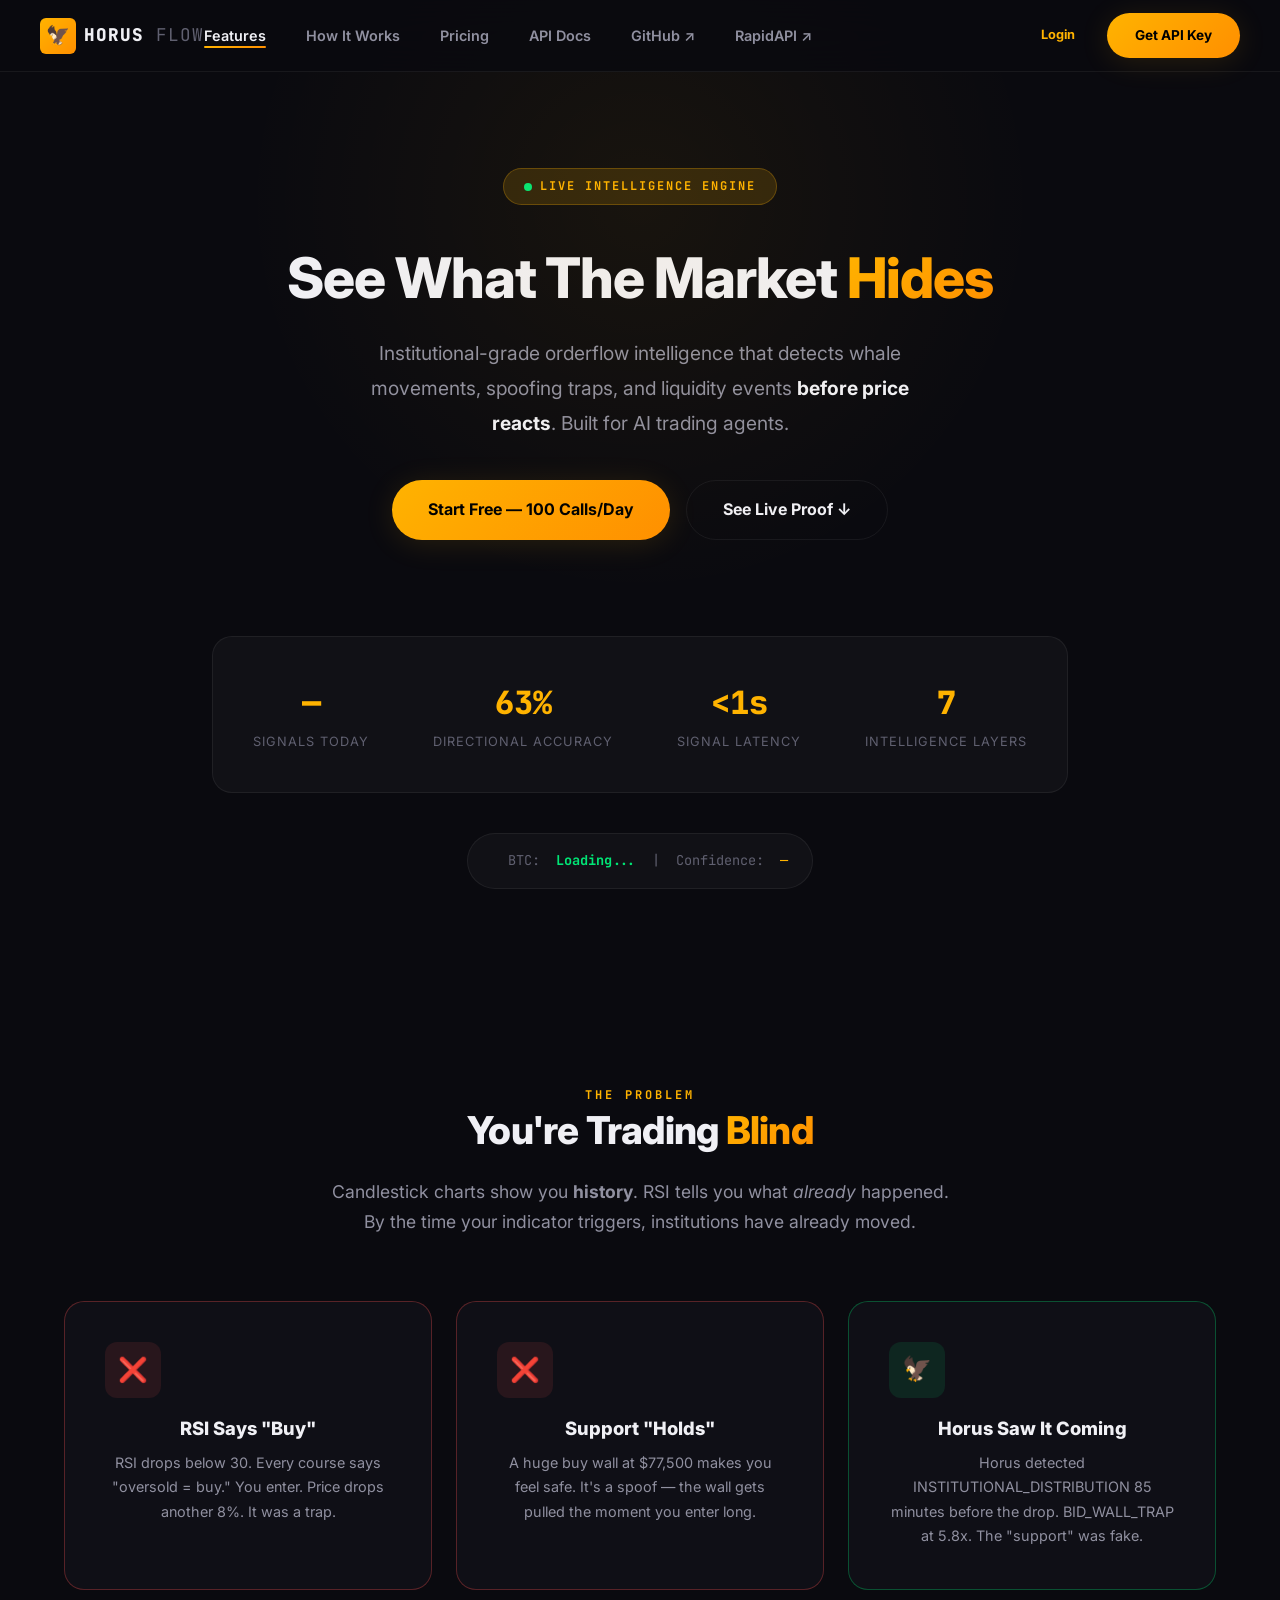
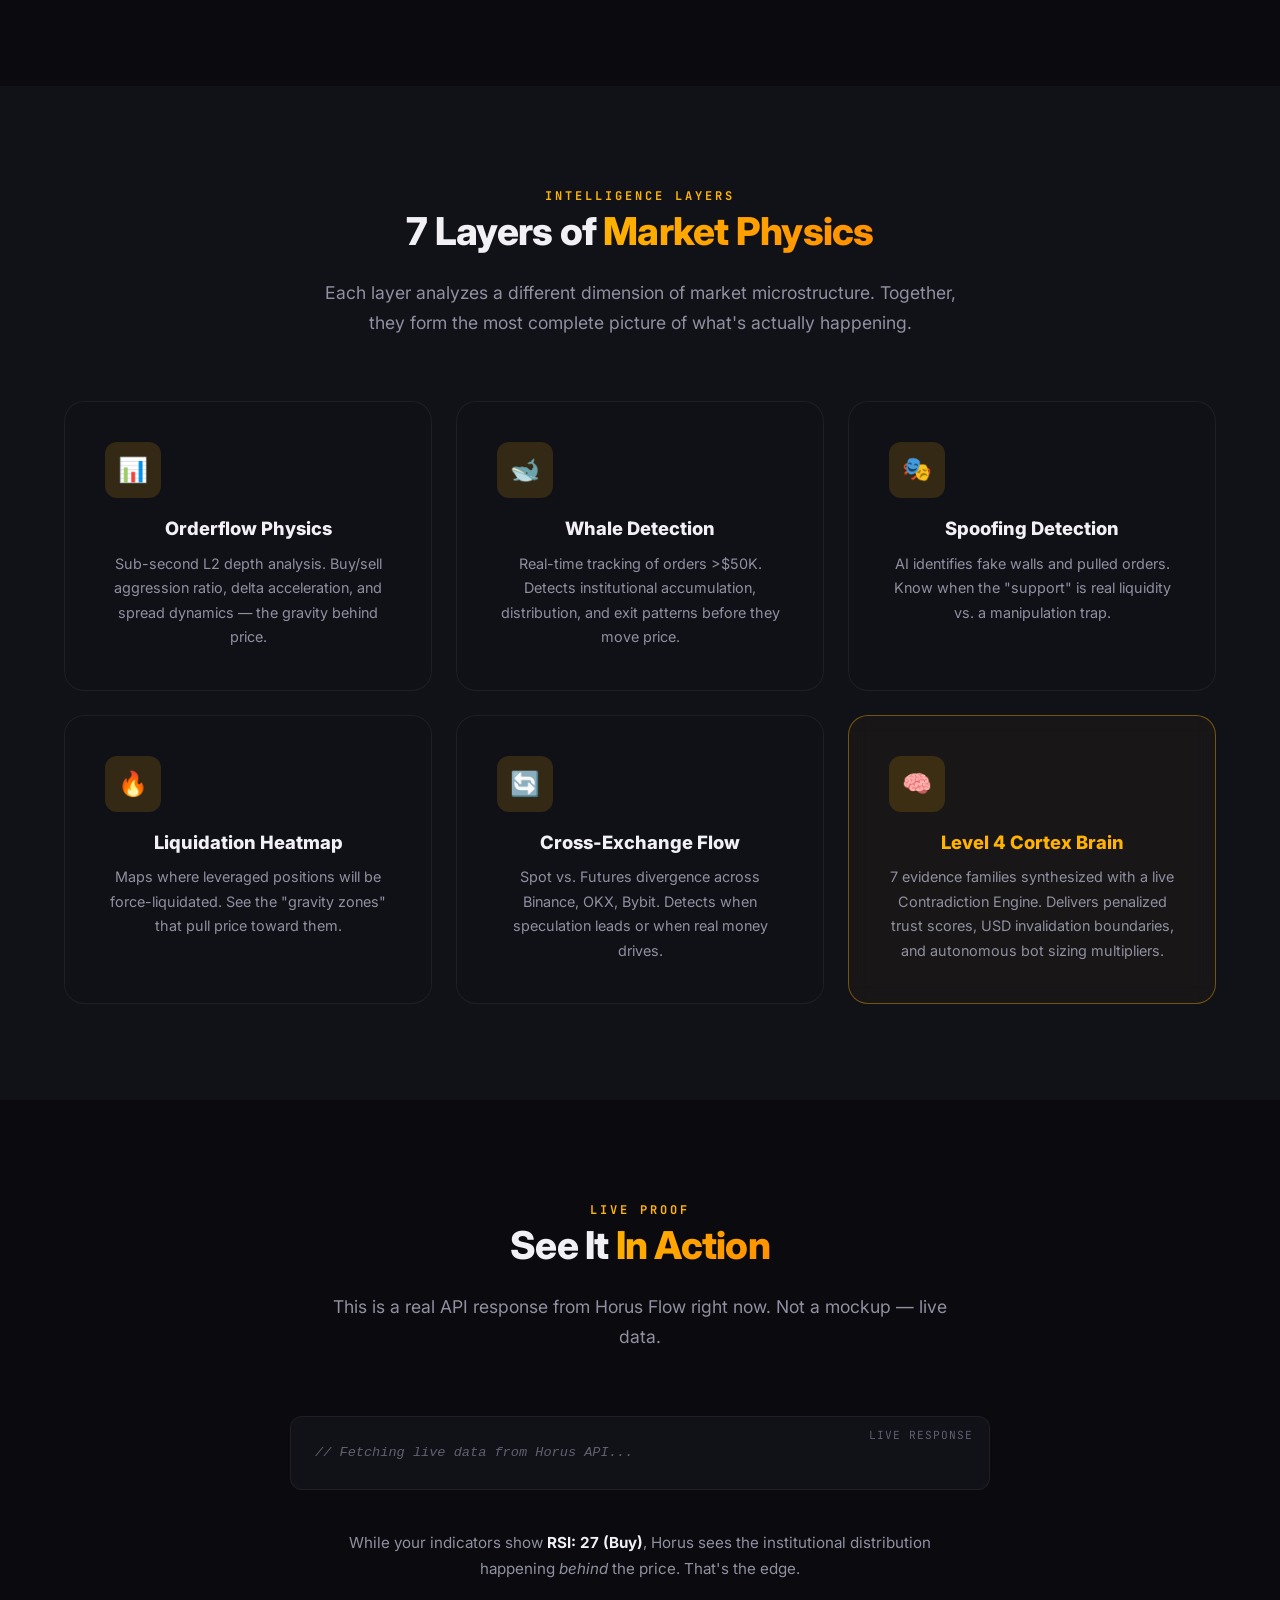
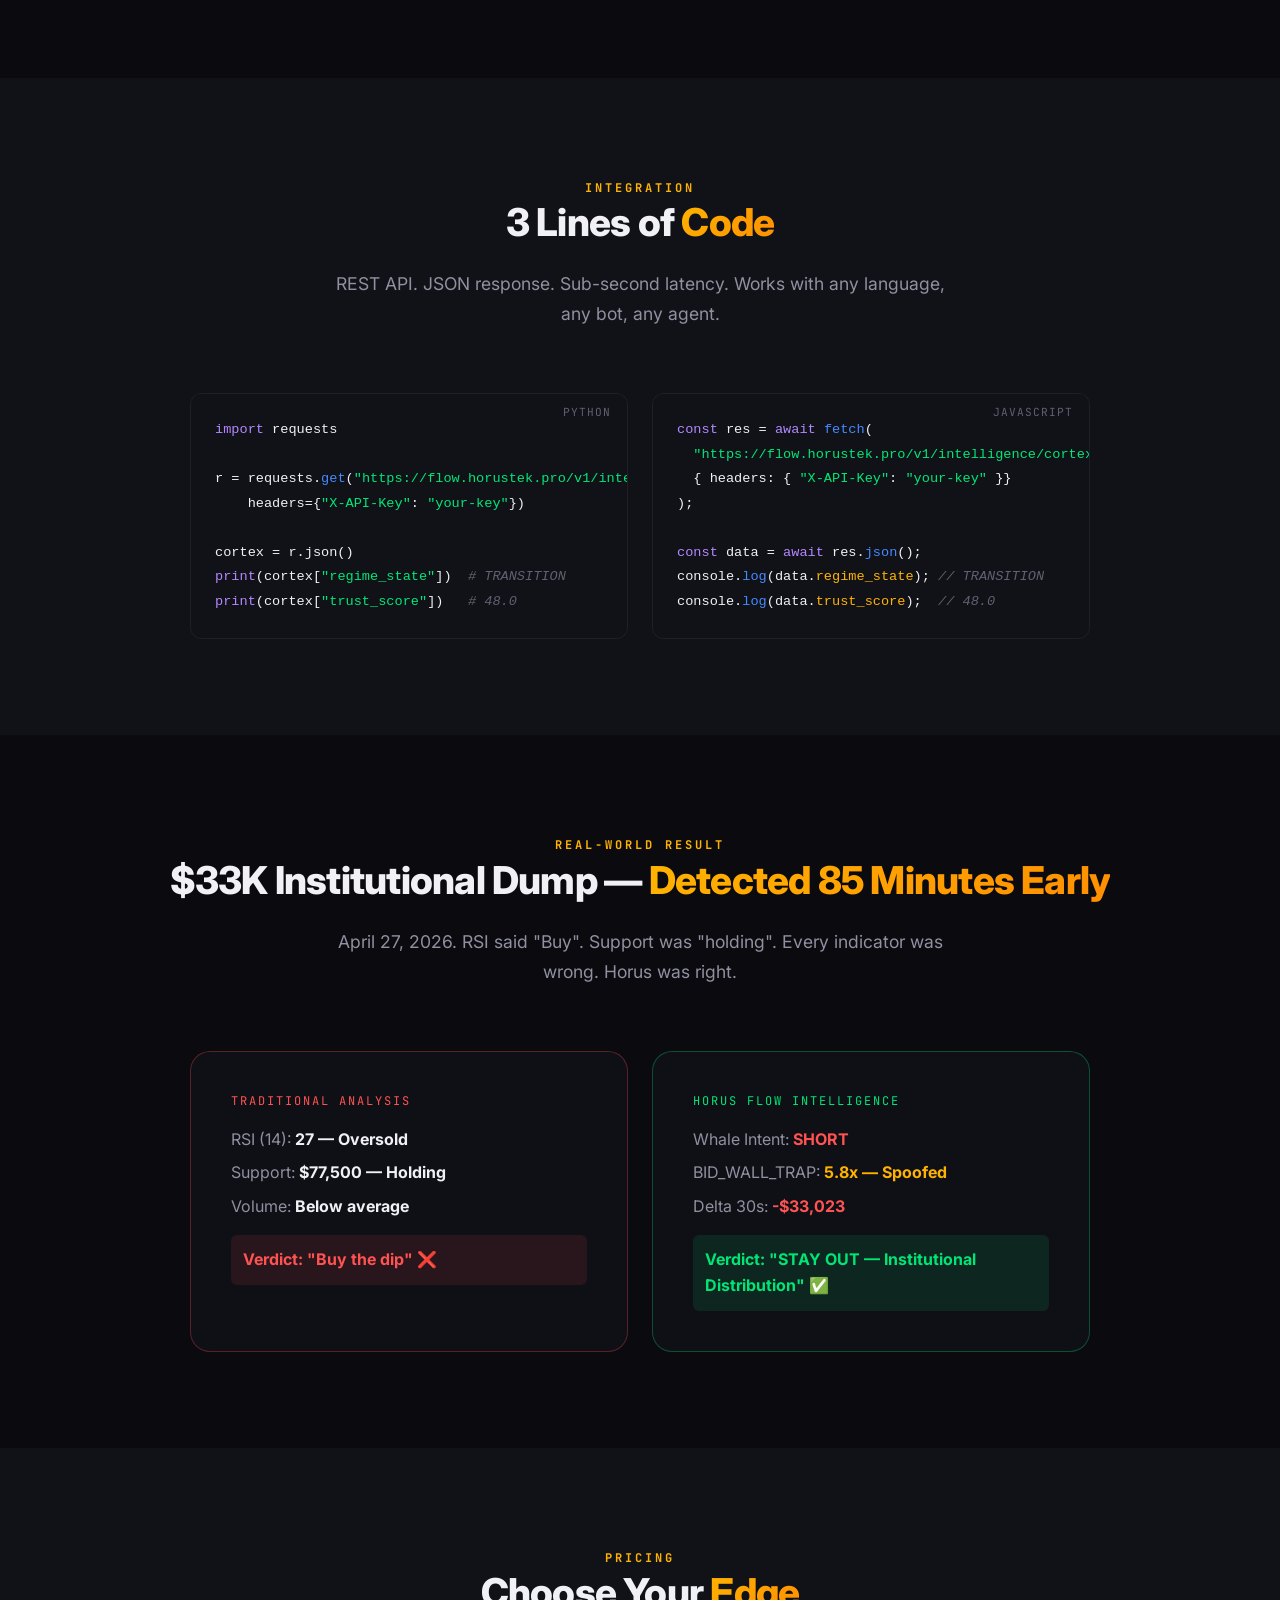
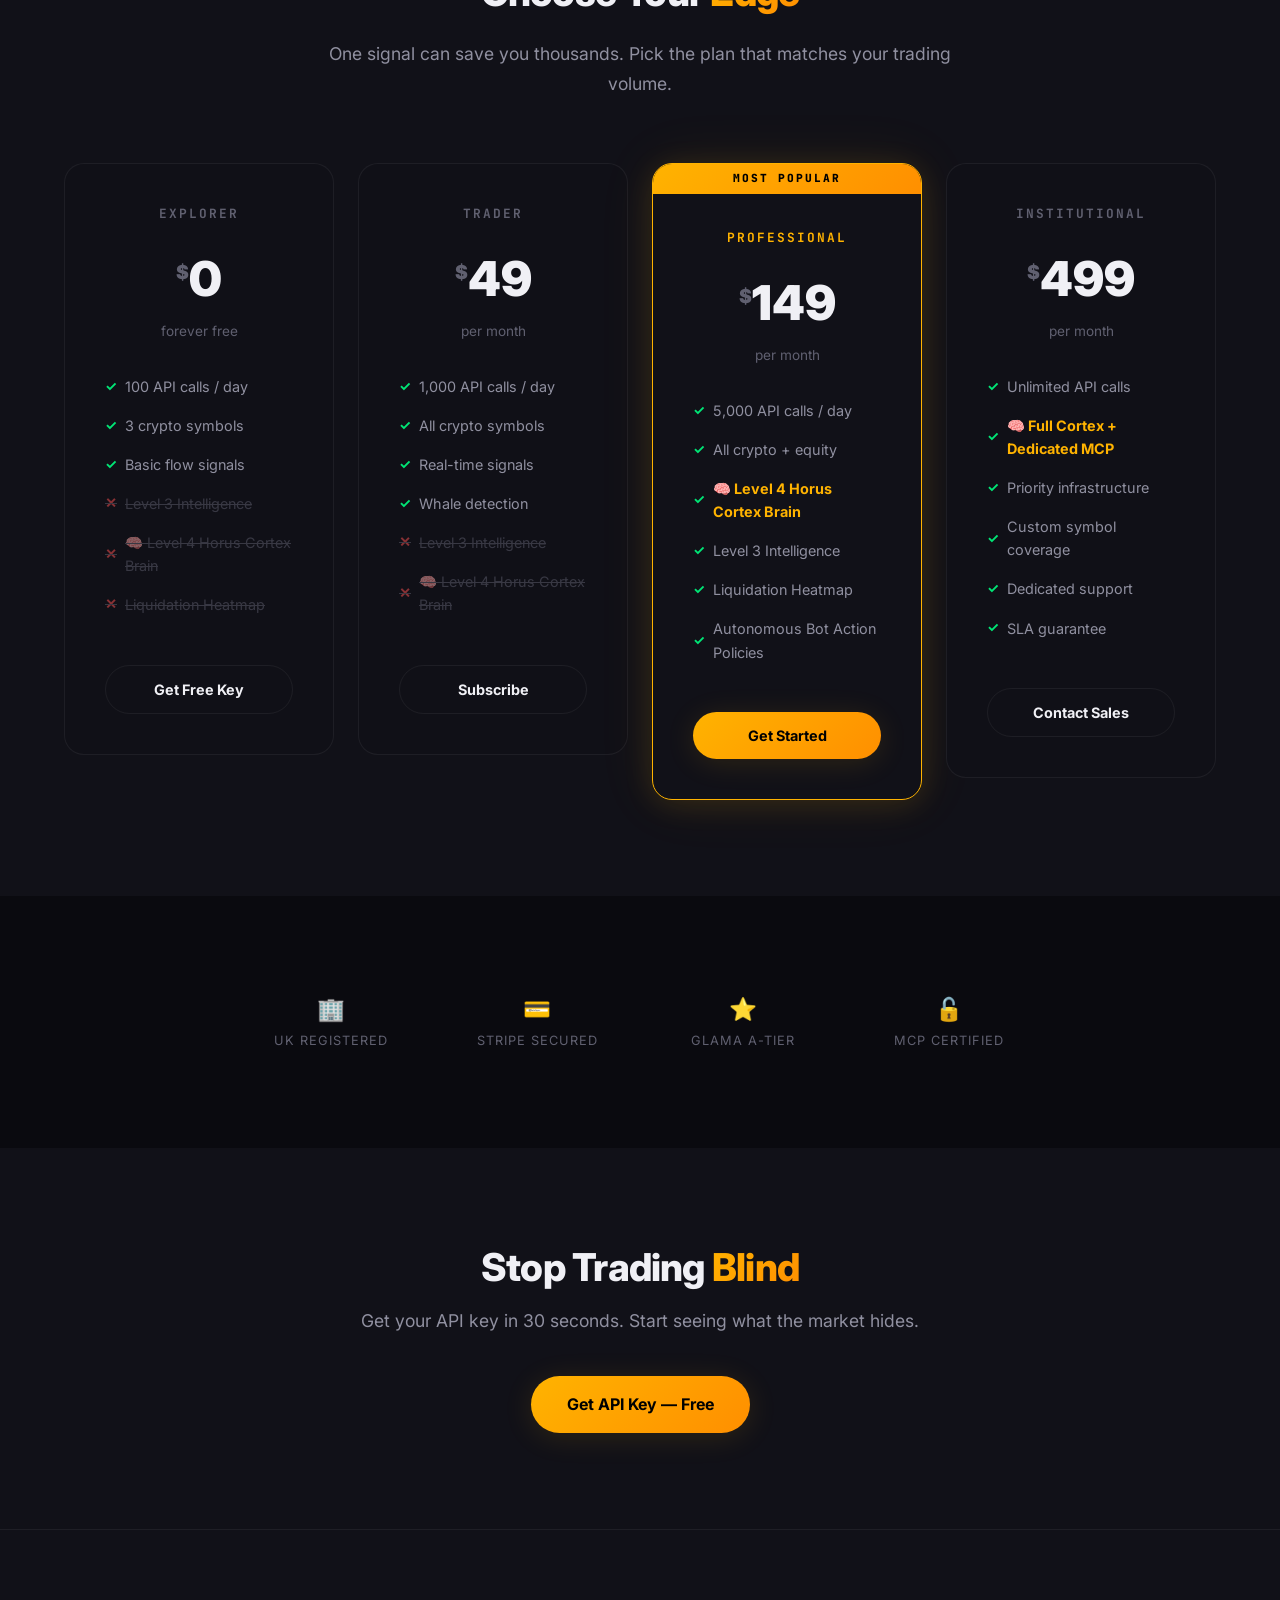
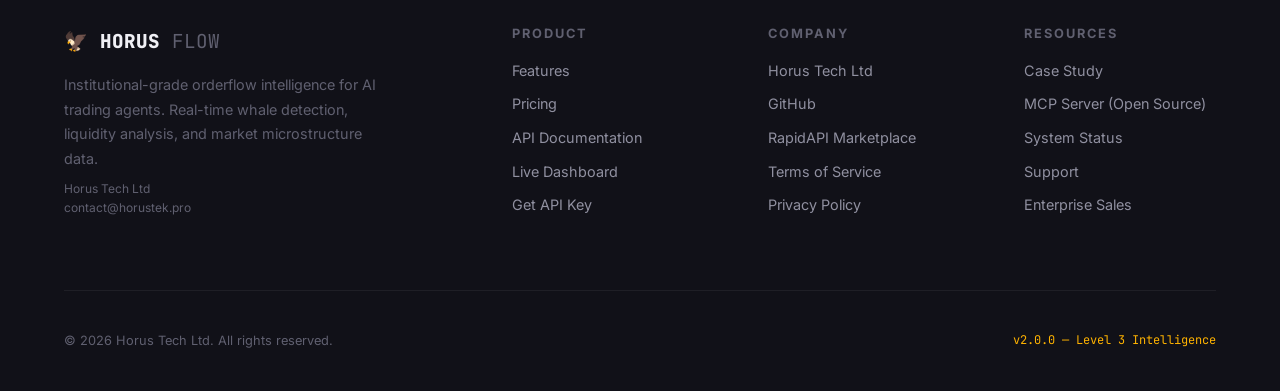
==== commit 3db79894: "feat(web): add Level 4 Cortex live brain card to dashboard, fix root redirect and landing page" ====
--- a/static/site/index.html
+++ b/static/site/index.html
@@ -181,17 +181,17 @@
             </p>
 
             <div class="grid-3 animate-in">
-                <div class="card" style="border-color: var(--accent-red); border-opacity: 0.3;">
+                <div class="card" style="border-color: rgba(255, 82, 82, 0.3);">
                     <div class="card-icon" style="background: rgba(255, 82, 82, 0.1);">❌</div>
                     <div class="card-title">RSI Says "Buy"</div>
                     <div class="card-desc">RSI drops below 30. Every course says "oversold = buy." You enter. Price drops another 8%. It was a trap.</div>
                 </div>
-                <div class="card" style="border-color: var(--accent-red); border-opacity: 0.3;">
+                <div class="card" style="border-color: rgba(255, 82, 82, 0.3);">
                     <div class="card-icon" style="background: rgba(255, 82, 82, 0.1);">❌</div>
                     <div class="card-title">Support "Holds"</div>
                     <div class="card-desc">A huge buy wall at $77,500 makes you feel safe. It's a spoof — the wall gets pulled the moment you enter long.</div>
                 </div>
-                <div class="card" style="border-color: var(--accent-green); border-opacity: 0.3;">
+                <div class="card" style="border-color: rgba(0, 230, 118, 0.3);">
                     <div class="card-icon" style="background: rgba(0, 230, 118, 0.1);">🦅</div>
                     <div class="card-title">Horus Saw It Coming</div>
                     <div class="card-desc">Horus detected INSTITUTIONAL_DISTRIBUTION 85 minutes before the drop. BID_WALL_TRAP at 5.8x. The "support" was fake.</div>
@@ -237,10 +237,10 @@
                     <div class="card-title">Cross-Exchange Flow</div>
                     <div class="card-desc">Spot vs. Futures divergence across Binance, OKX, Bybit. Detects when speculation leads or when real money drives.</div>
                 </div>
-                <div class="card">
+                <div class="card" style="border: 1px solid rgba(255, 179, 0, 0.4); background: rgba(255, 179, 0, 0.03);">
                     <div class="card-icon">🧠</div>
-                    <div class="card-title">Composite Intelligence</div>
-                    <div class="card-desc">All 7 layers fused into a single Verdict: BUY, SELL, or STAY_OUT. One number. One decision. Institutional conviction.</div>
+                    <div class="card-title" style="color: var(--gold-primary);">Level 4 Cortex Brain</div>
+                    <div class="card-desc">7 evidence families synthesized with a live Contradiction Engine. Delivers penalized trust scores, USD invalidation boundaries, and autonomous bot sizing multipliers.</div>
                 </div>
             </div>
         </div>
@@ -288,24 +288,24 @@
                     <span class="code-lang">Python</span>
 <pre><span class="code-keyword">import</span> requests
 
-r = requests.<span class="code-func">get</span>(<span class="code-string">"https://api.horusflow.io/v1/flow/crypto/BTCUSDT"</span>,
+r = requests.<span class="code-func">get</span>(<span class="code-string">"https://flow.horustek.pro/v1/intelligence/cortex"</span>,
     headers={<span class="code-string">"X-API-Key"</span>: <span class="code-string">"your-key"</span>})
 
-signal = r.json()
-<span class="code-keyword">print</span>(signal[<span class="code-string">"signal"</span>])     <span class="code-comment"># WHALE_EXIT</span>
-<span class="code-keyword">print</span>(signal[<span class="code-string">"confidence"</span>]) <span class="code-comment"># 0.92</span></pre>
+cortex = r.json()
+<span class="code-keyword">print</span>(cortex[<span class="code-string">"regime_state"</span>])  <span class="code-comment"># TRANSITION</span>
+<span class="code-keyword">print</span>(cortex[<span class="code-string">"trust_score"</span>])   <span class="code-comment"># 48.0</span></pre>
                 </div>
 
                 <div class="code-block" style="text-align: left;">
                     <span class="code-lang">JavaScript</span>
 <pre><span class="code-keyword">const</span> res = <span class="code-keyword">await</span> <span class="code-func">fetch</span>(
-  <span class="code-string">"https://api.horusflow.io/v1/flow/crypto/BTCUSDT"</span>,
+  <span class="code-string">"https://flow.horustek.pro/v1/intelligence/cortex"</span>,
   { headers: { <span class="code-string">"X-API-Key"</span>: <span class="code-string">"your-key"</span> }}
 );
 
 <span class="code-keyword">const</span> data = <span class="code-keyword">await</span> res.<span class="code-func">json</span>();
-console.<span class="code-func">log</span>(data.<span class="code-gold">signal</span>);     <span class="code-comment">// WHALE_EXIT</span>
-console.<span class="code-func">log</span>(data.<span class="code-gold">confidence</span>); <span class="code-comment">// 0.92</span></pre>
+console.<span class="code-func">log</span>(data.<span class="code-gold">regime_state</span>); <span class="code-comment">// TRANSITION</span>
+console.<span class="code-func">log</span>(data.<span class="code-gold">trust_score</span>);  <span class="code-comment">// 48.0</span></pre>
                 </div>
             </div>
         </div>
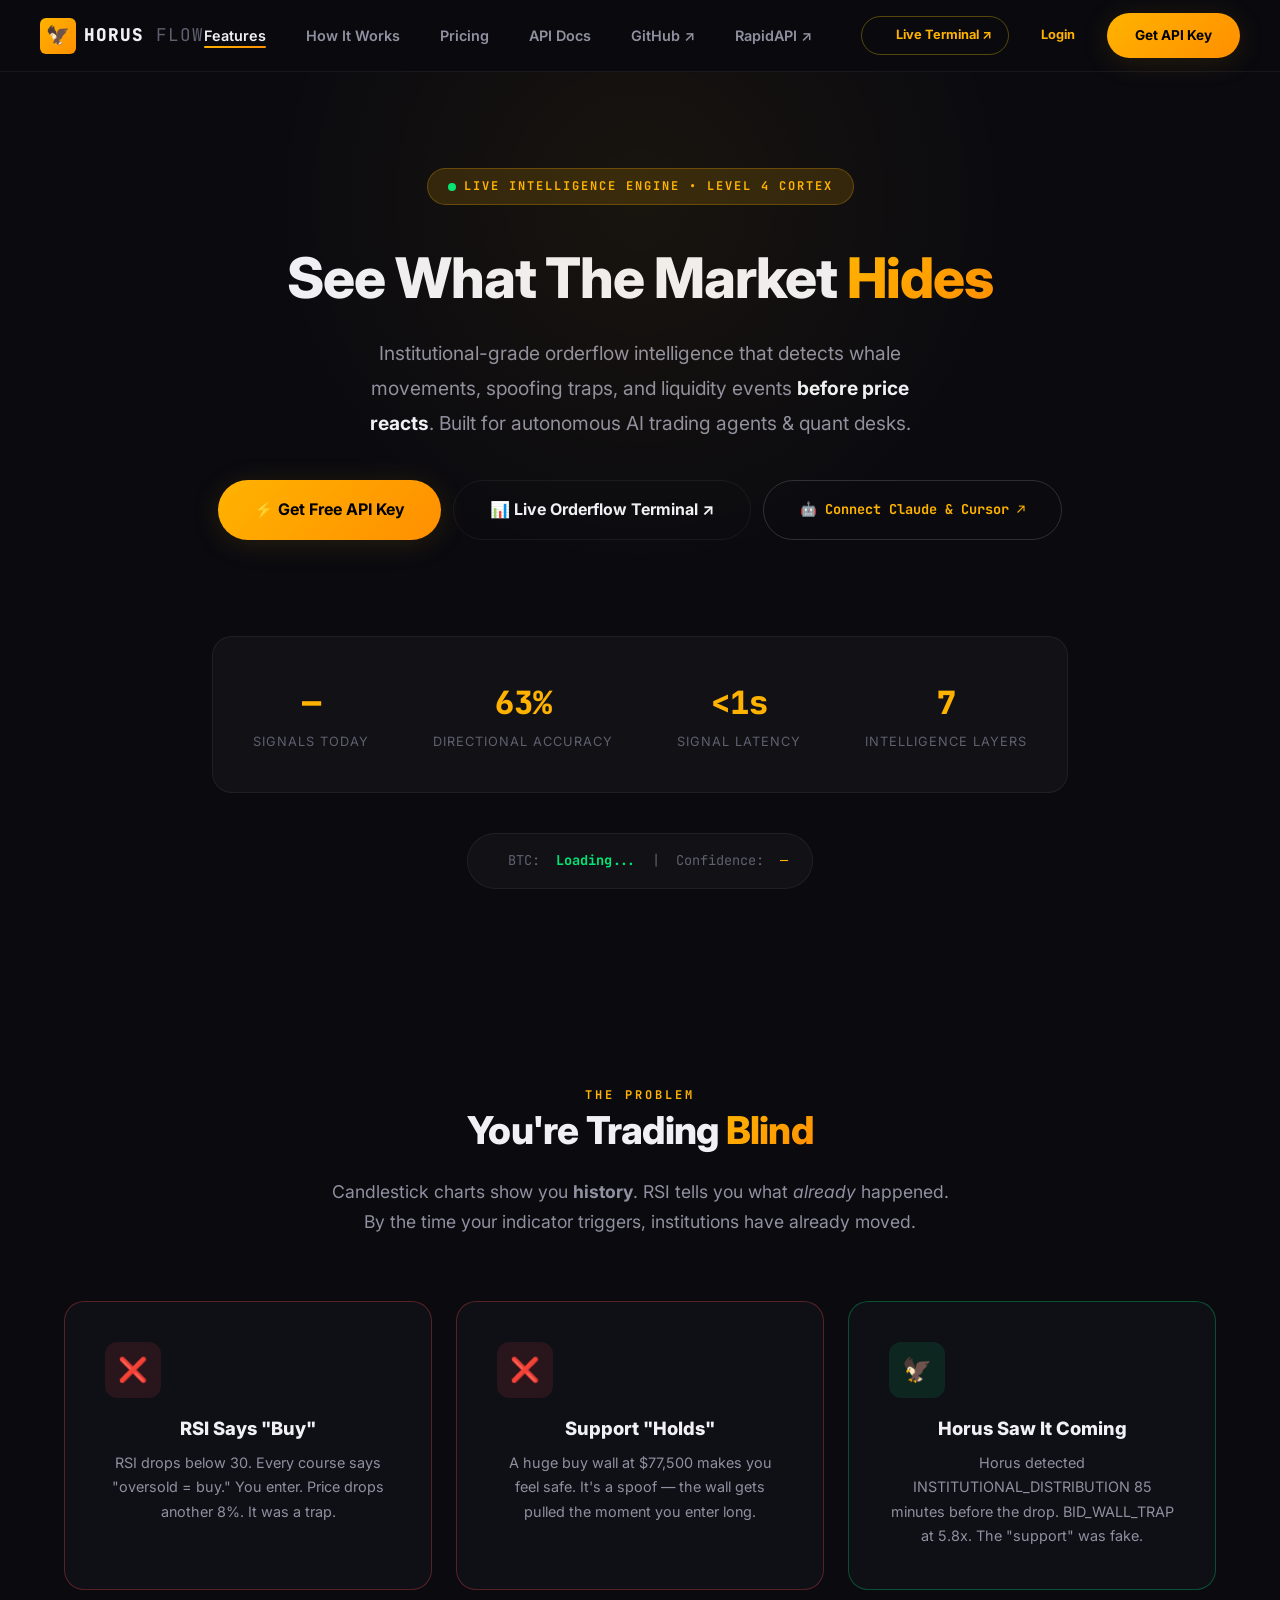
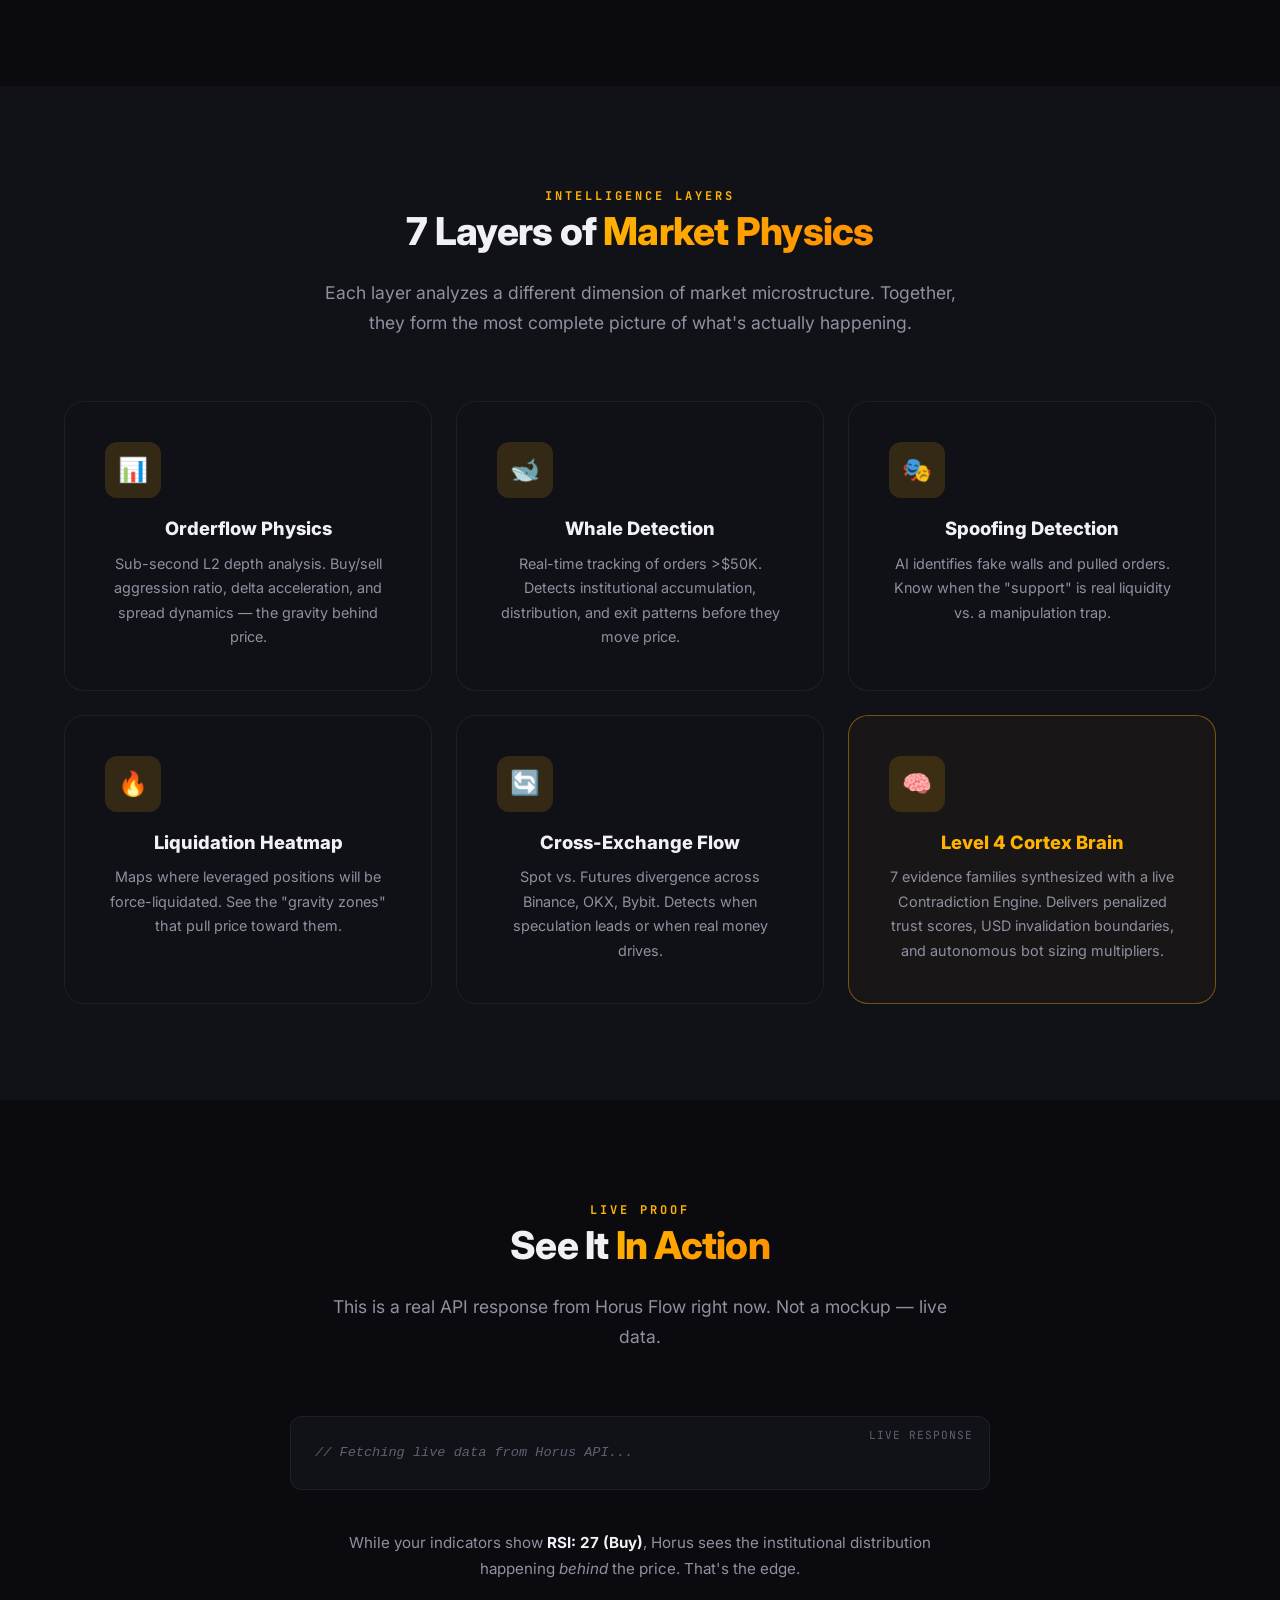
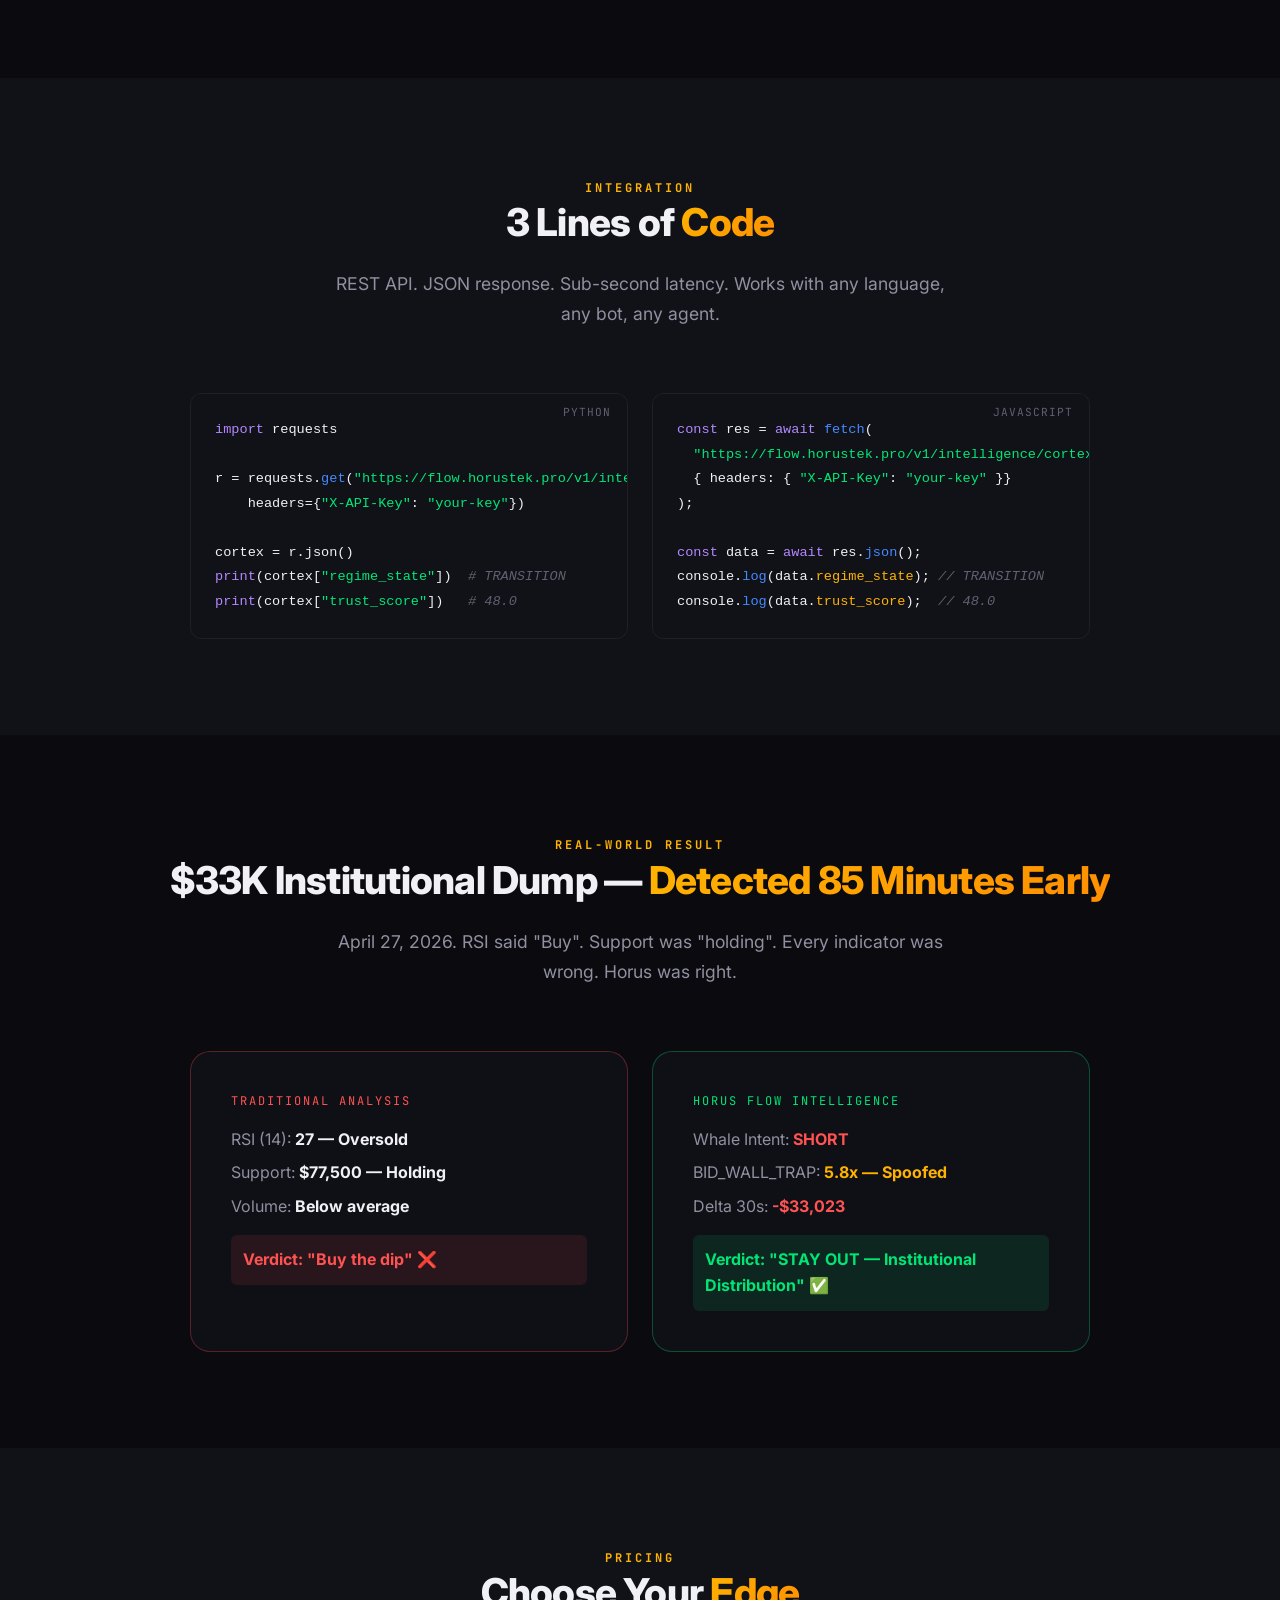
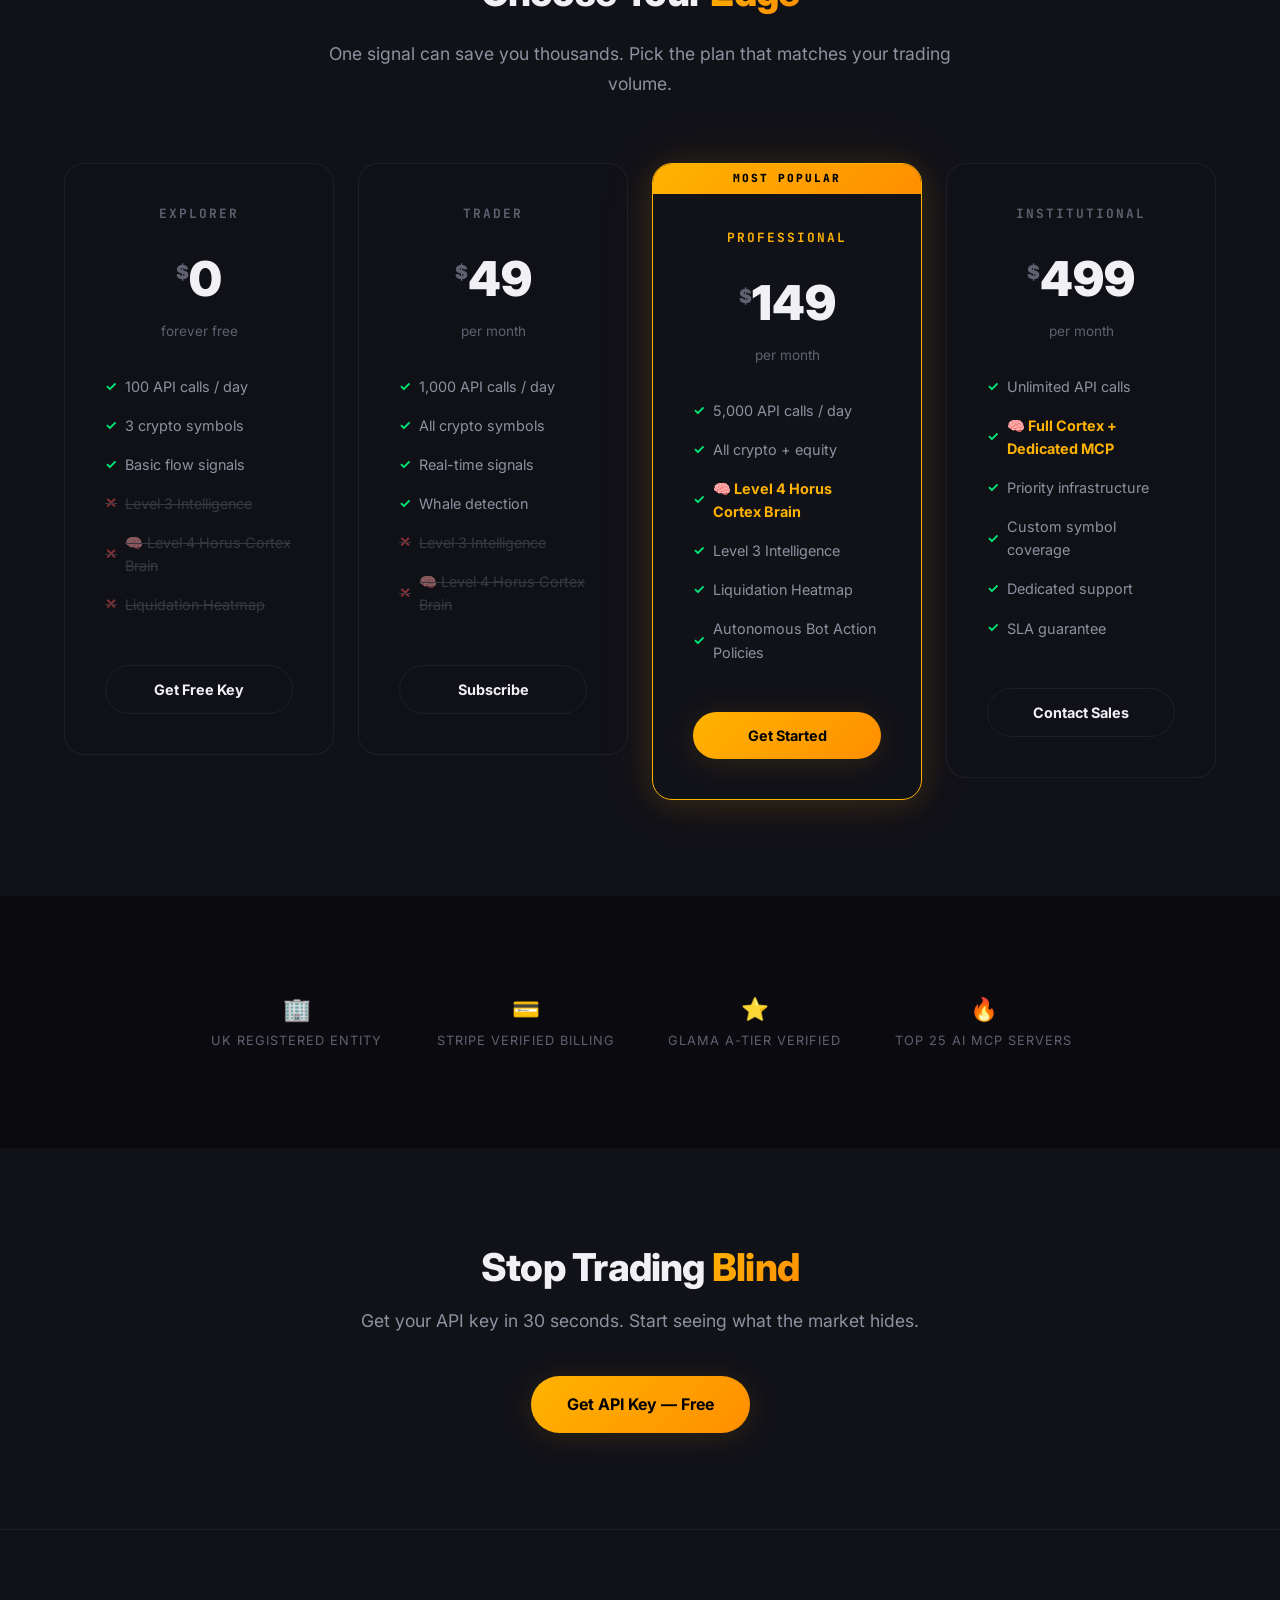
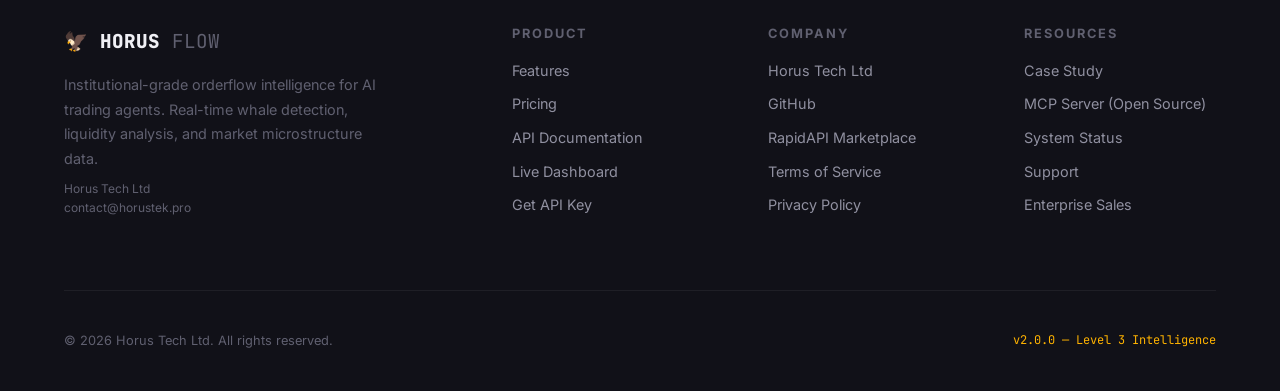
==== commit 5d4b2862: "feat(ui): upgrade hero CTAs with live terminal and AI agent connect, update trust signals" ====
--- a/static/site/index.html
+++ b/static/site/index.html
@@ -96,6 +96,7 @@
         </ul>
         
         <div class="nav-cta">
+            <a href="/dash/" target="_blank" class="btn btn-ghost font-mono" style="font-size:0.8rem; border: 1px solid rgba(255, 215, 0, 0.3); color: var(--gold-primary);"><span class="pulse-dot" style="display:inline-block; width:6px; height:6px; margin-right:4px;"></span>Live Terminal ↗</a>
             <a href="./login.html" class="btn btn-ghost font-mono" style="font-size:0.8rem;">Login</a>
             <a href="./register.html" class="btn btn-primary" style="font-size:0.85rem;">Get API Key</a>
         </div>
@@ -108,6 +109,7 @@
     <!-- Mobile Navigation Overlay -->
     <div class="mobile-nav-overlay" id="mobile-nav">
         <button class="mobile-nav-close" onclick="this.parentElement.classList.remove('active')">✕</button>
+        <a href="/dash/" target="_blank" style="color:var(--gold-primary);">📊 Live Terminal ↗</a>
         <a href="#features" onclick="this.parentElement.classList.remove('active')">Features</a>
         <a href="#how-it-works" onclick="this.parentElement.classList.remove('active')">How It Works</a>
         <a href="#pricing" onclick="this.parentElement.classList.remove('active')">Pricing</a>
@@ -121,7 +123,7 @@
     <section class="hero" id="hero">
         <div class="hero-badge">
             <span class="pulse-dot"></span>
-            LIVE INTELLIGENCE ENGINE
+            LIVE INTELLIGENCE ENGINE • LEVEL 4 CORTEX
         </div>
 
         <h1>
@@ -129,12 +131,13 @@
         </h1>
 
         <p class="hero-subtitle">
-            Institutional-grade orderflow intelligence that detects whale movements, spoofing traps, and liquidity events <strong style="color: var(--text-primary);">before price reacts</strong>. Built for AI trading agents.
+            Institutional-grade orderflow intelligence that detects whale movements, spoofing traps, and liquidity events <strong style="color: var(--text-primary);">before price reacts</strong>. Built for autonomous AI trading agents &amp; quant desks.
         </p>
 
-        <div class="hero-actions">
-            <a href="./register.html" class="btn btn-primary btn-lg">Start Free — 100 Calls/Day</a>
-            <a href="#how-it-works" class="btn btn-secondary btn-lg">See Live Proof ↓</a>
+        <div class="hero-actions" style="flex-wrap: wrap; justify-content: center; gap: 12px;">
+            <a href="./register.html" class="btn btn-primary btn-lg">⚡ Get Free API Key</a>
+            <a href="/dash/" target="_blank" class="btn btn-secondary btn-lg">📊 Live Orderflow Terminal ↗</a>
+            <a href="https://github.com/horustechltd/horus-flow-mcp" target="_blank" class="btn btn-ghost btn-lg" style="border: 1px solid rgba(255,255,255,0.15); font-family: var(--font-mono); font-size: 0.85rem;">🤖 Connect Claude &amp; Cursor ↗</a>
         </div>
 
         <!-- Live Stats -->
@@ -428,22 +431,22 @@
     <!-- ============ TRUST SIGNALS ============ -->
     <section class="section">
         <div class="container text-center">
-            <div class="grid-4 animate-in" style="max-width: 800px; margin: 0 auto;">
+            <div class="grid-4 animate-in" style="max-width: 900px; margin: 0 auto; display: grid; grid-template-columns: repeat(auto-fit, minmax(160px, 1fr)); gap: var(--space-md);">
                 <div class="hero-stat">
                     <div class="stat-value" style="font-size: 1.4rem;">🏢</div>
-                    <div class="stat-label">UK Registered</div>
+                    <div class="stat-label">UK Registered Entity</div>
                 </div>
                 <div class="hero-stat">
                     <div class="stat-value" style="font-size: 1.4rem;">💳</div>
-                    <div class="stat-label">Stripe Secured</div>
+                    <div class="stat-label">Stripe Verified Billing</div>
                 </div>
                 <div class="hero-stat">
                     <div class="stat-value" style="font-size: 1.4rem;">⭐</div>
-                    <div class="stat-label">Glama A-Tier</div>
+                    <div class="stat-label">Glama A-Tier Verified</div>
                 </div>
                 <div class="hero-stat">
-                    <div class="stat-value" style="font-size: 1.4rem;">🔓</div>
-                    <div class="stat-label">MCP Certified</div>
+                    <div class="stat-value" style="font-size: 1.4rem;">🔥</div>
+                    <div class="stat-label">Top 25 AI MCP Servers</div>
                 </div>
             </div>
         </div>
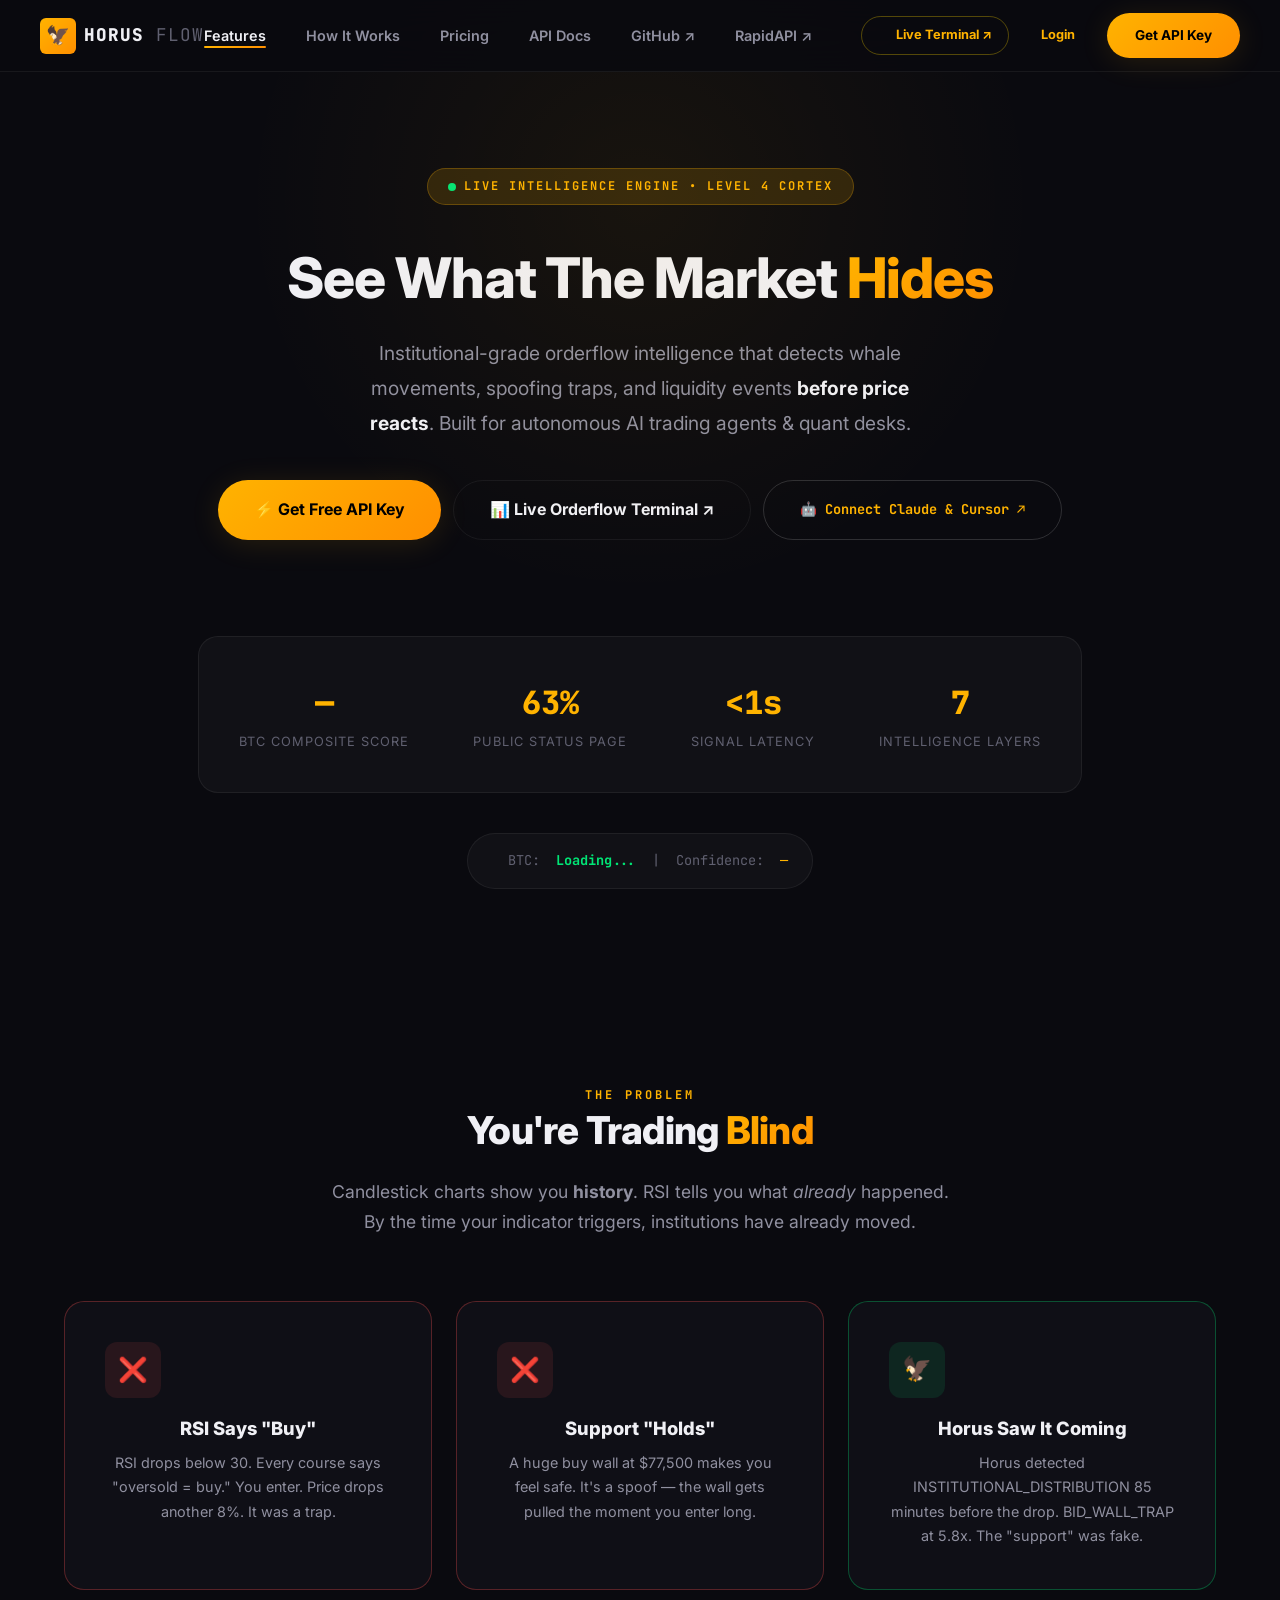
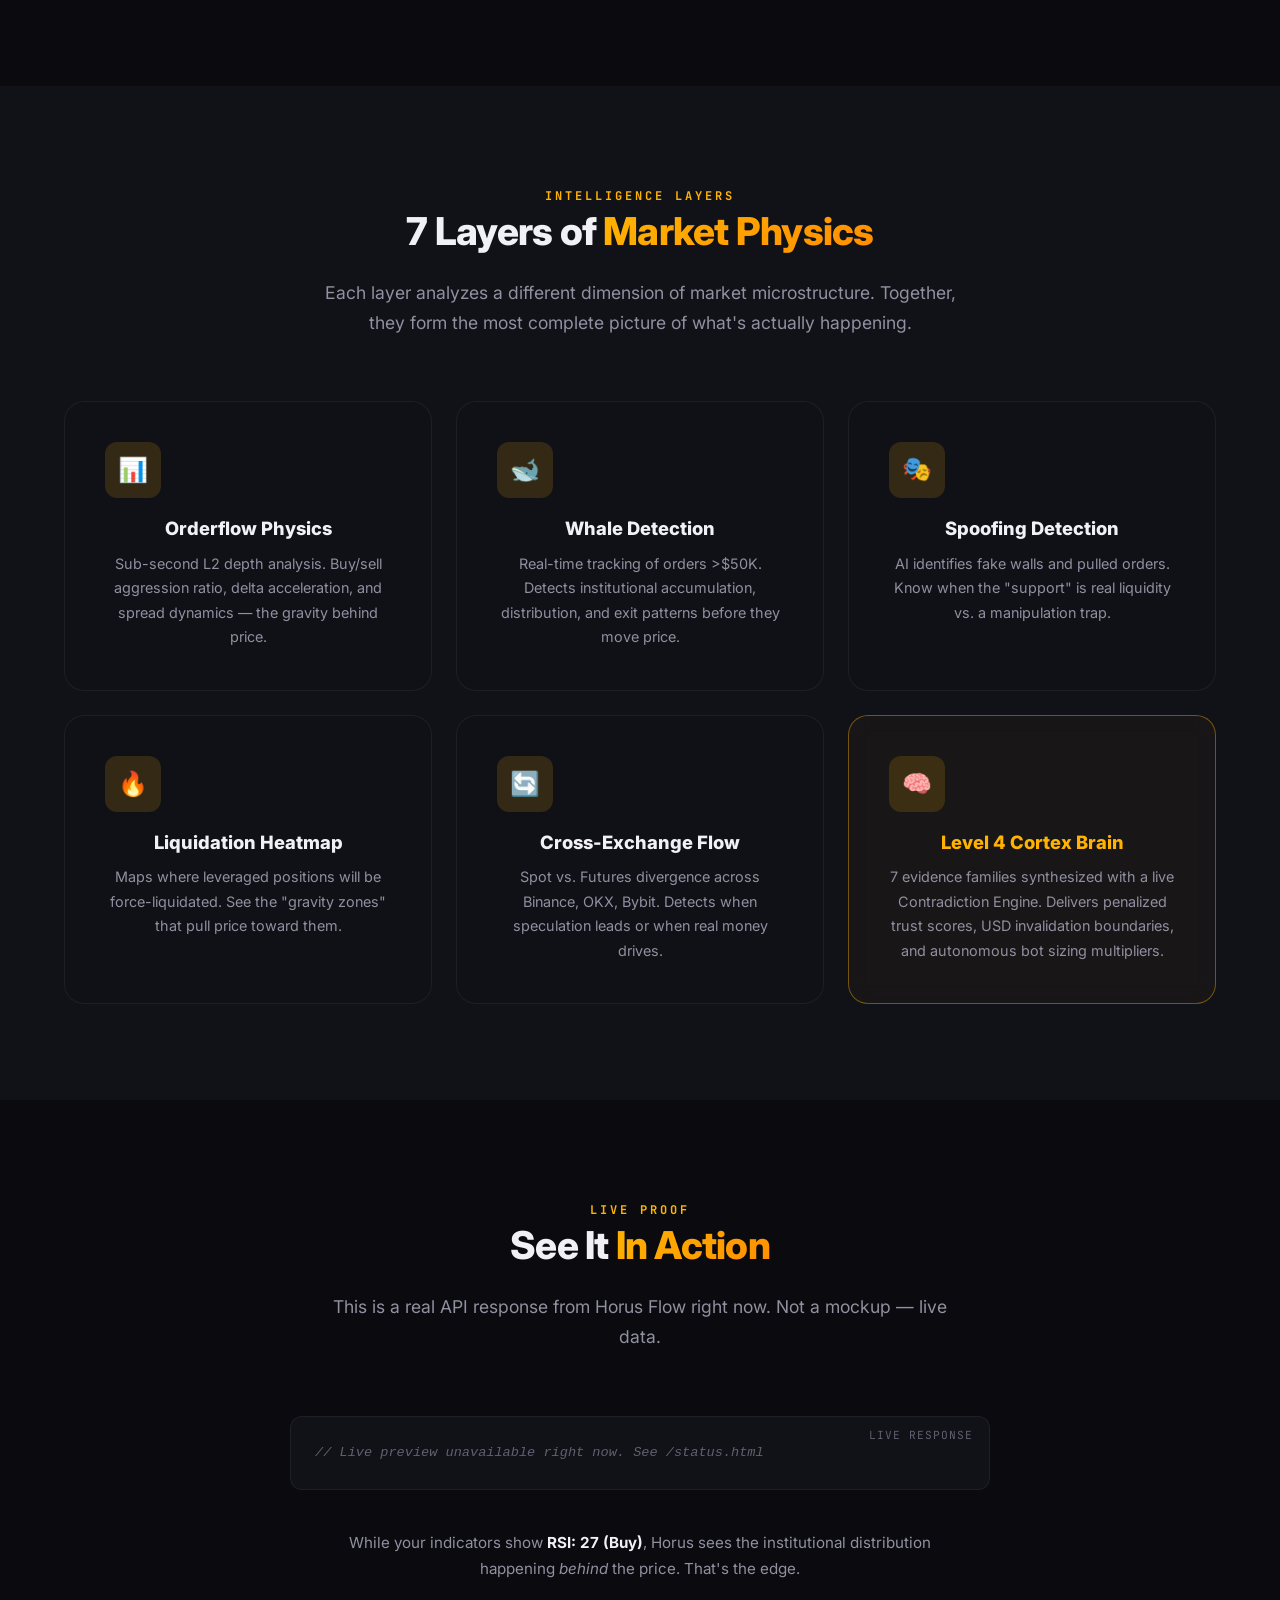
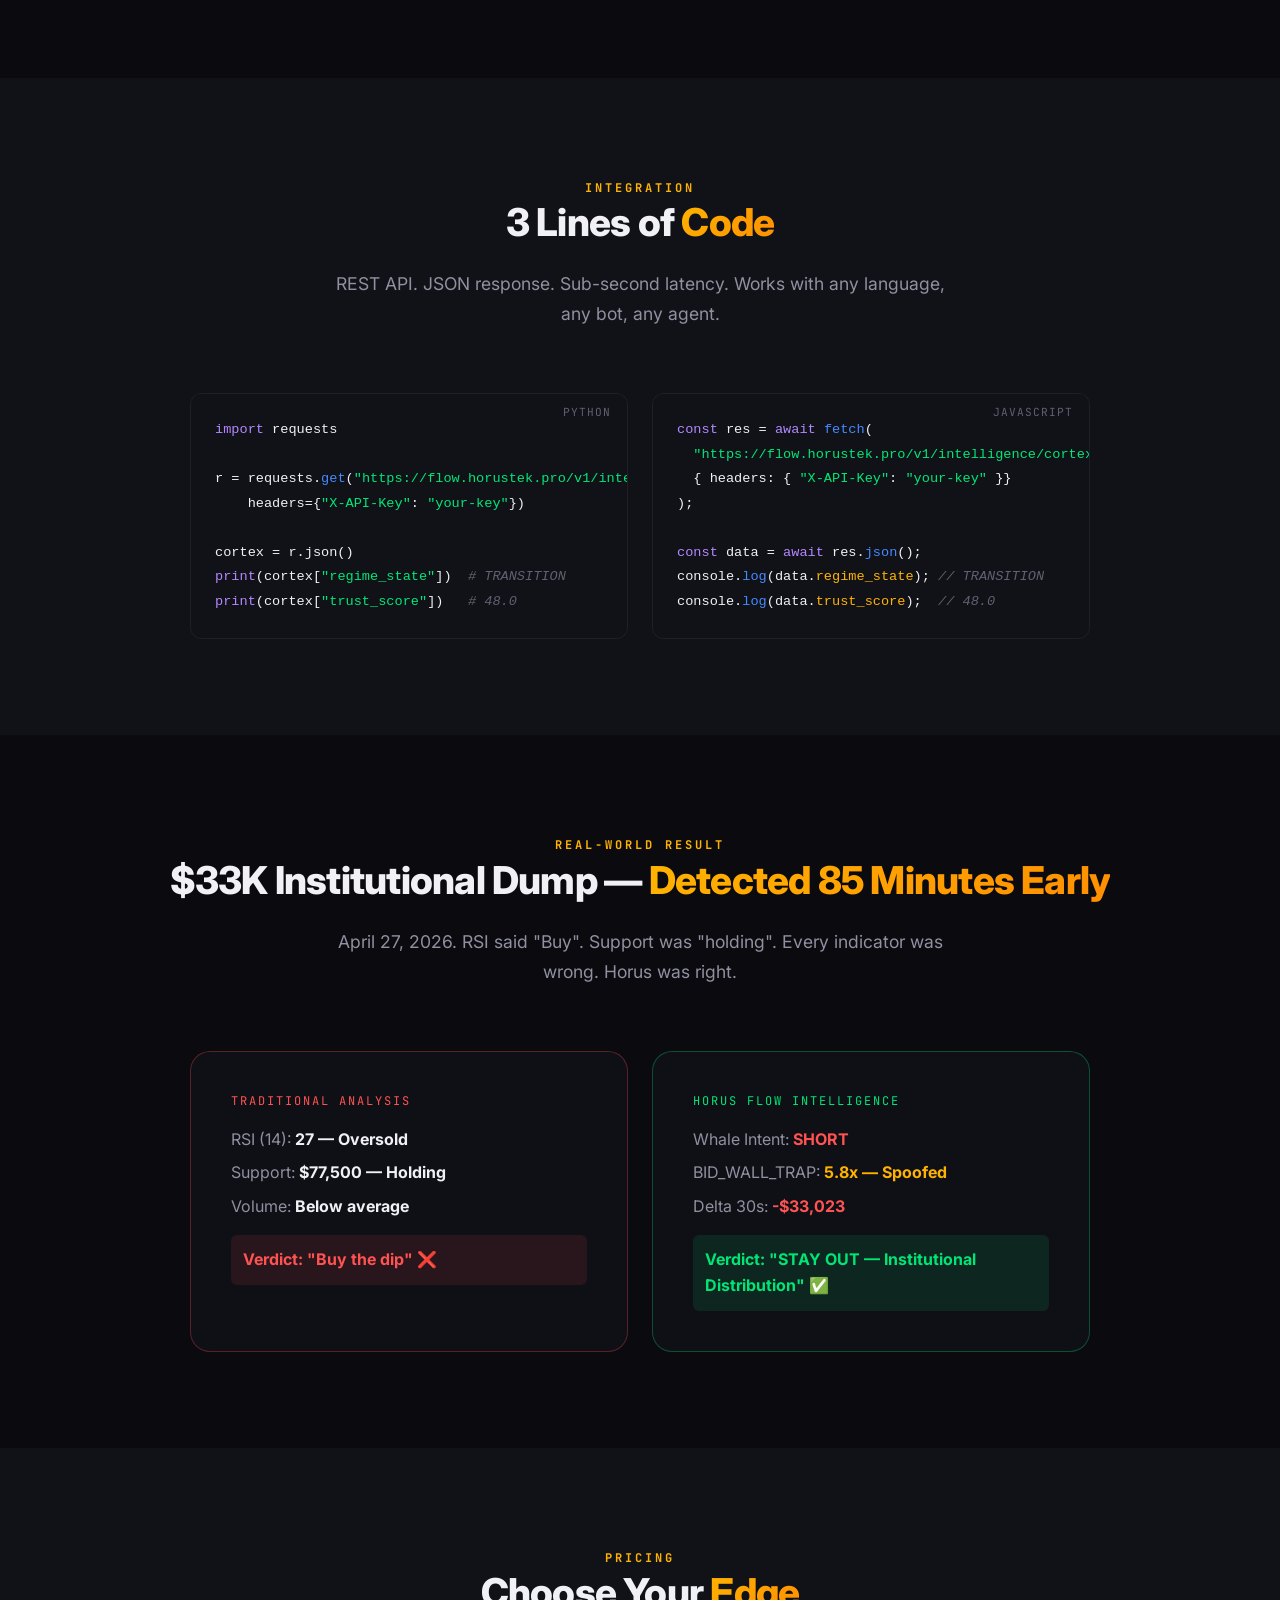
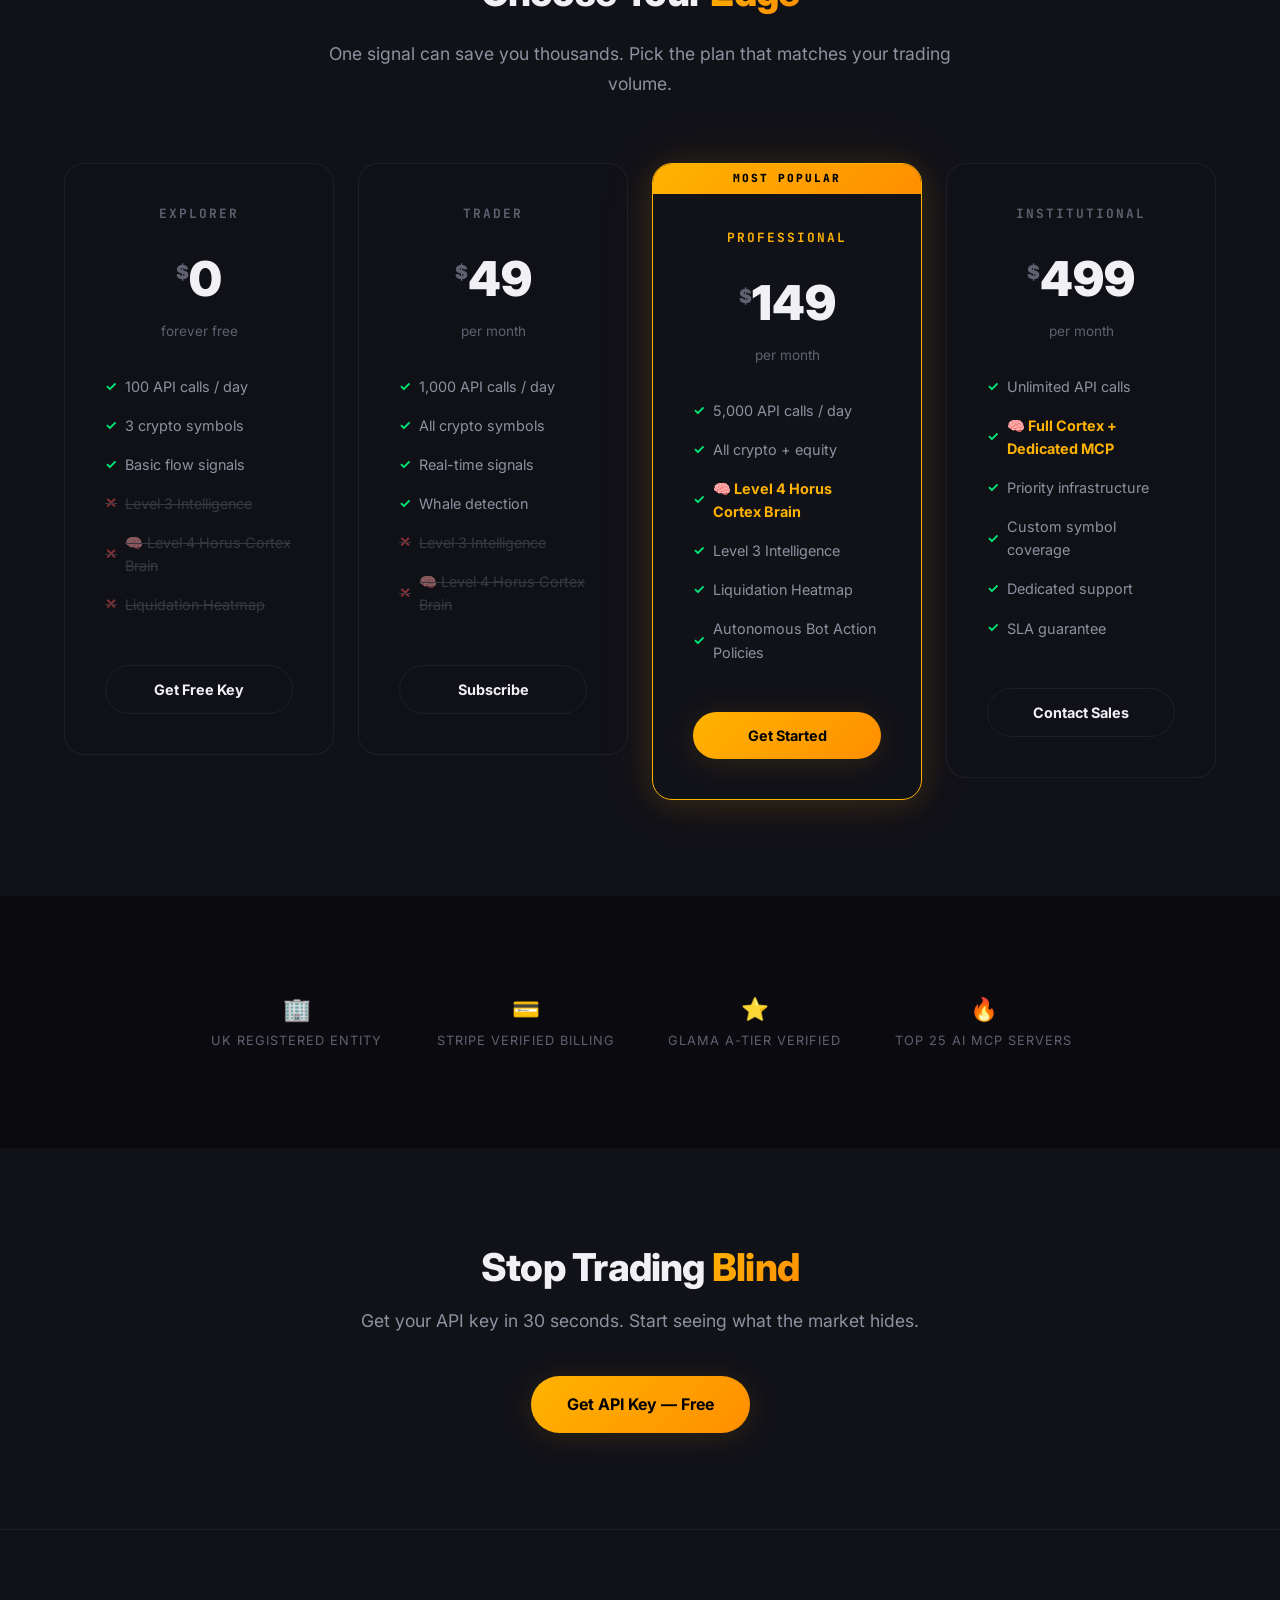
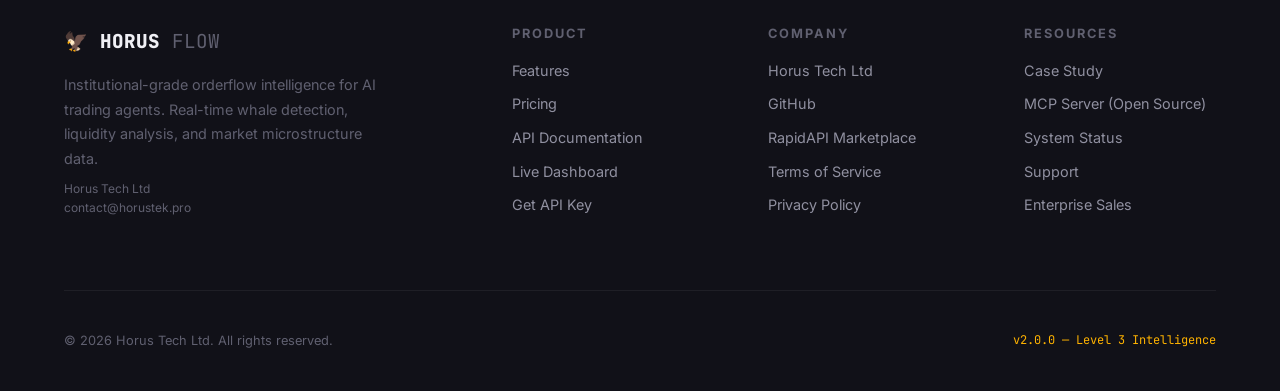
==== commit ed165a50: "feat(api): close key leak, rebuild derivatives data, enforce freshness Security - Load API keys only" ====
--- a/static/site/index.html
+++ b/static/site/index.html
@@ -58,12 +58,12 @@
     </script>
 
     <!-- Google Analytics -->
-    <script async src="https://www.googletagmanager.com/gtag/js?id=G-XXXXXXXXXX"></script>
+    <script async src="https://www.googletagmanager.com/gtag/js?id=G-VCG1Q01DQ4"></script>
     <script>
       window.dataLayer = window.dataLayer || [];
       function gtag(){dataLayer.push(arguments);}
       gtag('js', new Date());
-      gtag('config', 'G-XXXXXXXXXX');
+      gtag('config', 'G-VCG1Q01DQ4');
     </script>
     <!-- Fonts -->
     <link rel="preconnect" href="https://fonts.googleapis.com">
@@ -144,11 +144,11 @@
         <div class="hero-stats animate-in">
             <div class="hero-stat">
                 <div class="stat-value" id="stat-signals">—</div>
-                <div class="stat-label">Signals Today</div>
+                <div class="stat-label">BTC Composite Score</div>
             </div>
             <div class="hero-stat">
-                <div class="stat-value" id="stat-accuracy">63%</div>
-                <div class="stat-label">Directional Accuracy</div>
+                <div class="stat-value" id="stat-accuracy"><a href="/status.html" style="color:inherit">Live</a></div>
+                <div class="stat-label">Public Status Page</div>
             </div>
             <div class="hero-stat">
                 <div class="stat-value" id="stat-latency">&lt;1s</div>
@@ -513,7 +513,7 @@
     </footer>
 
     <!-- ============ JAVASCRIPT ============ -->
-    <script src="./js/landing.js" defer></script>
+    <script src="./js/landing.js?v=20261023" defer></script>
 
 </body>
 </html>
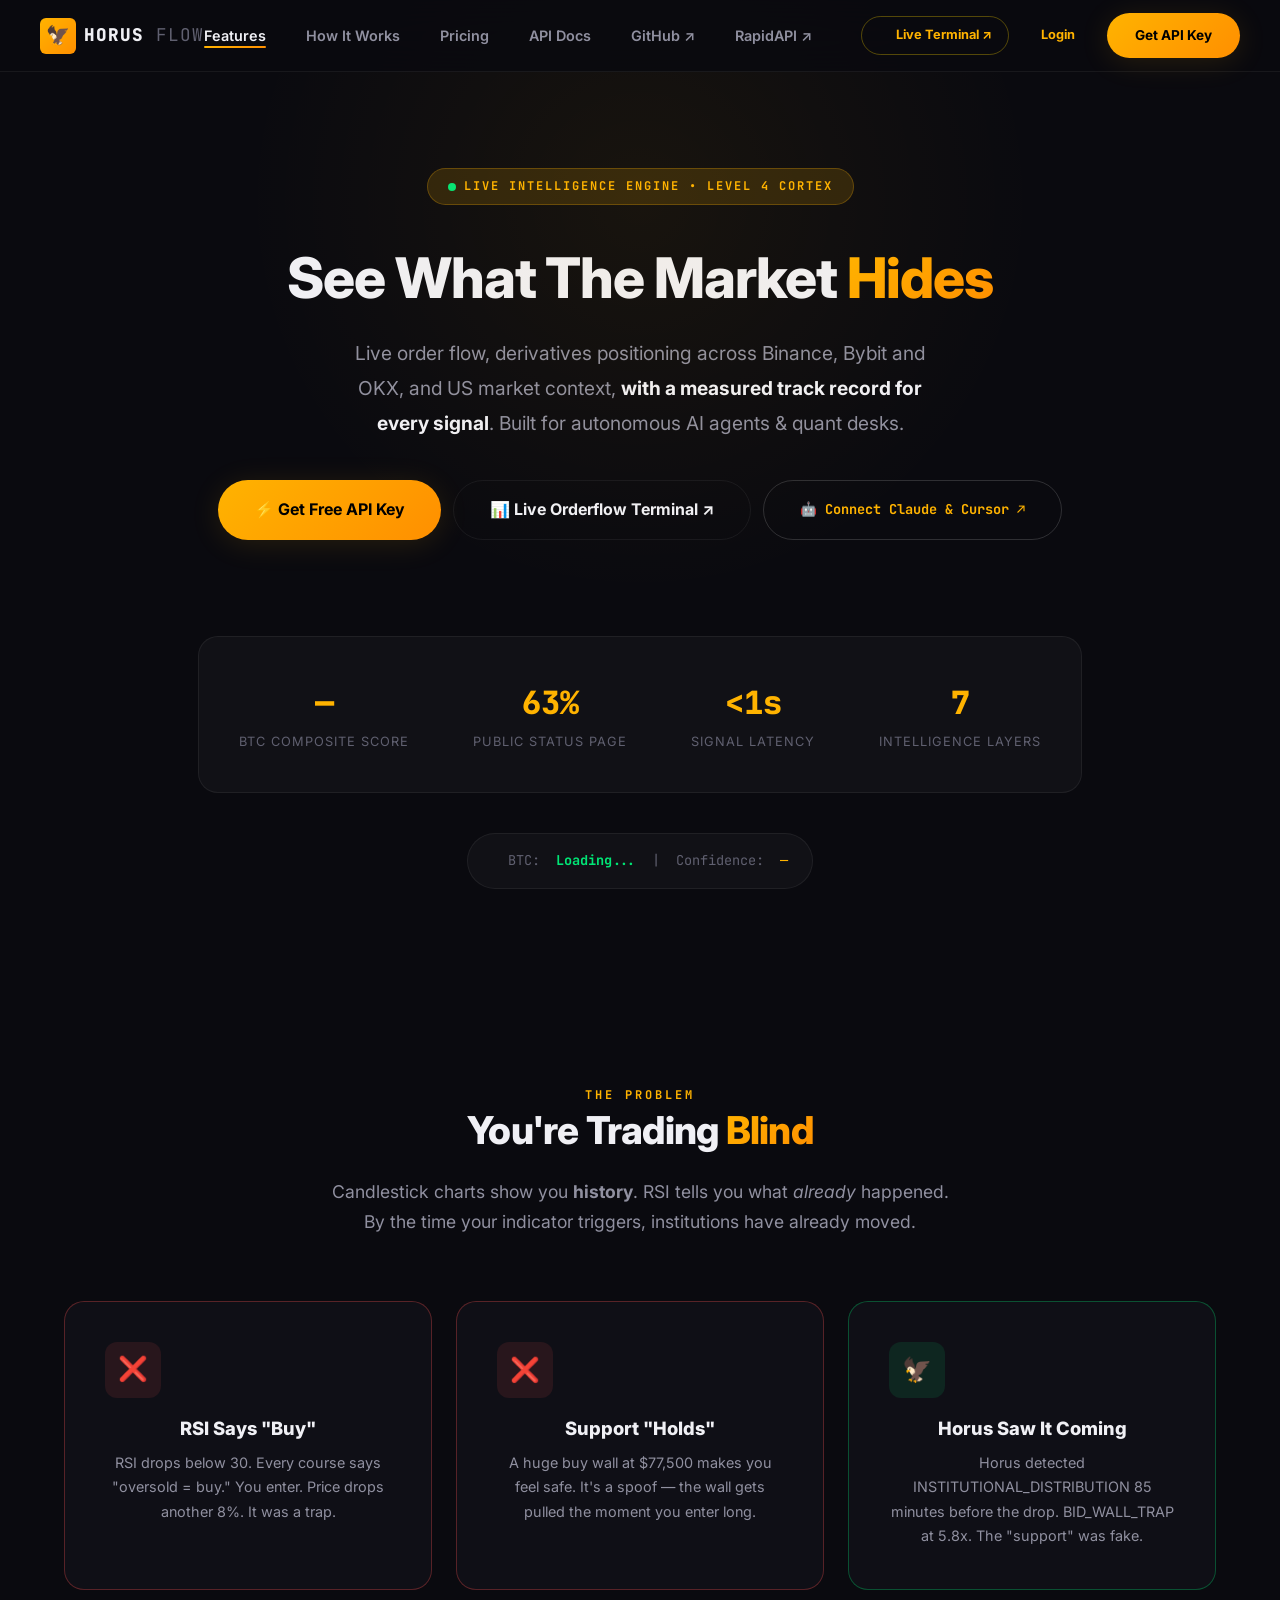
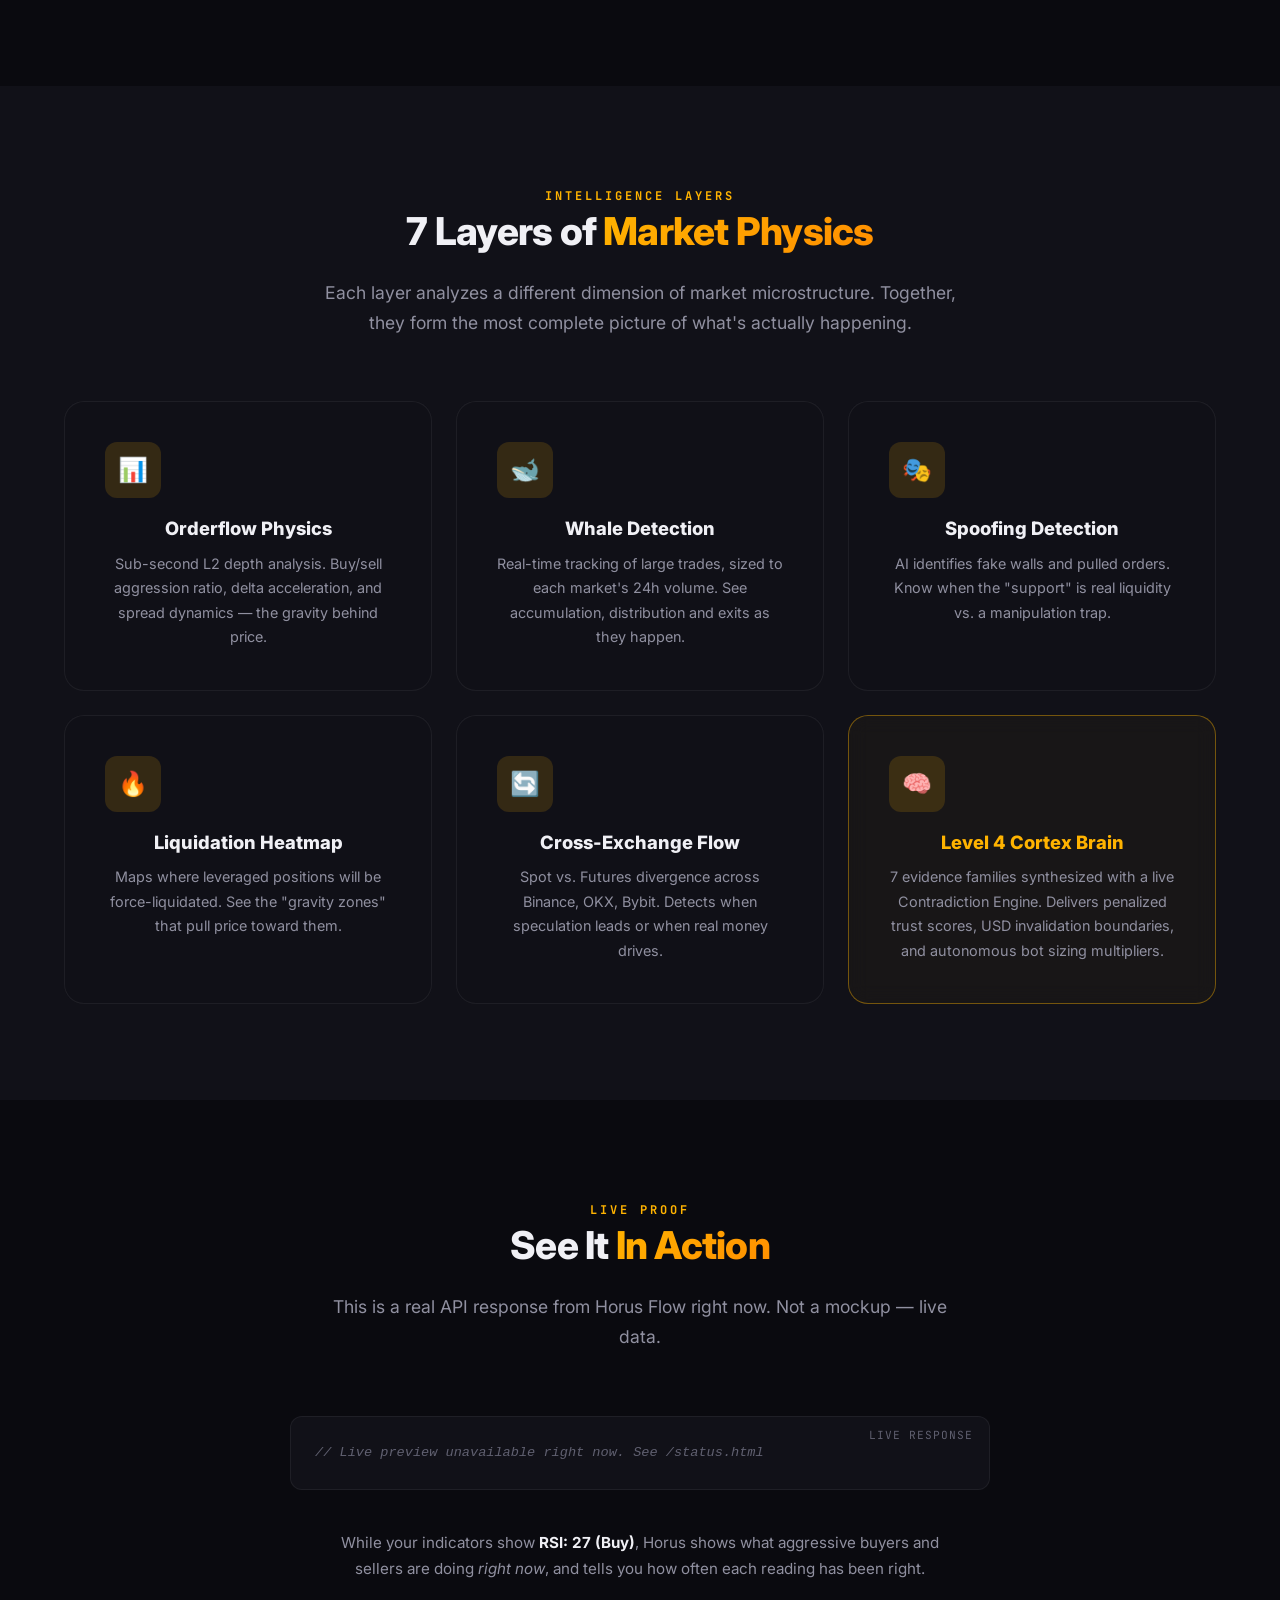
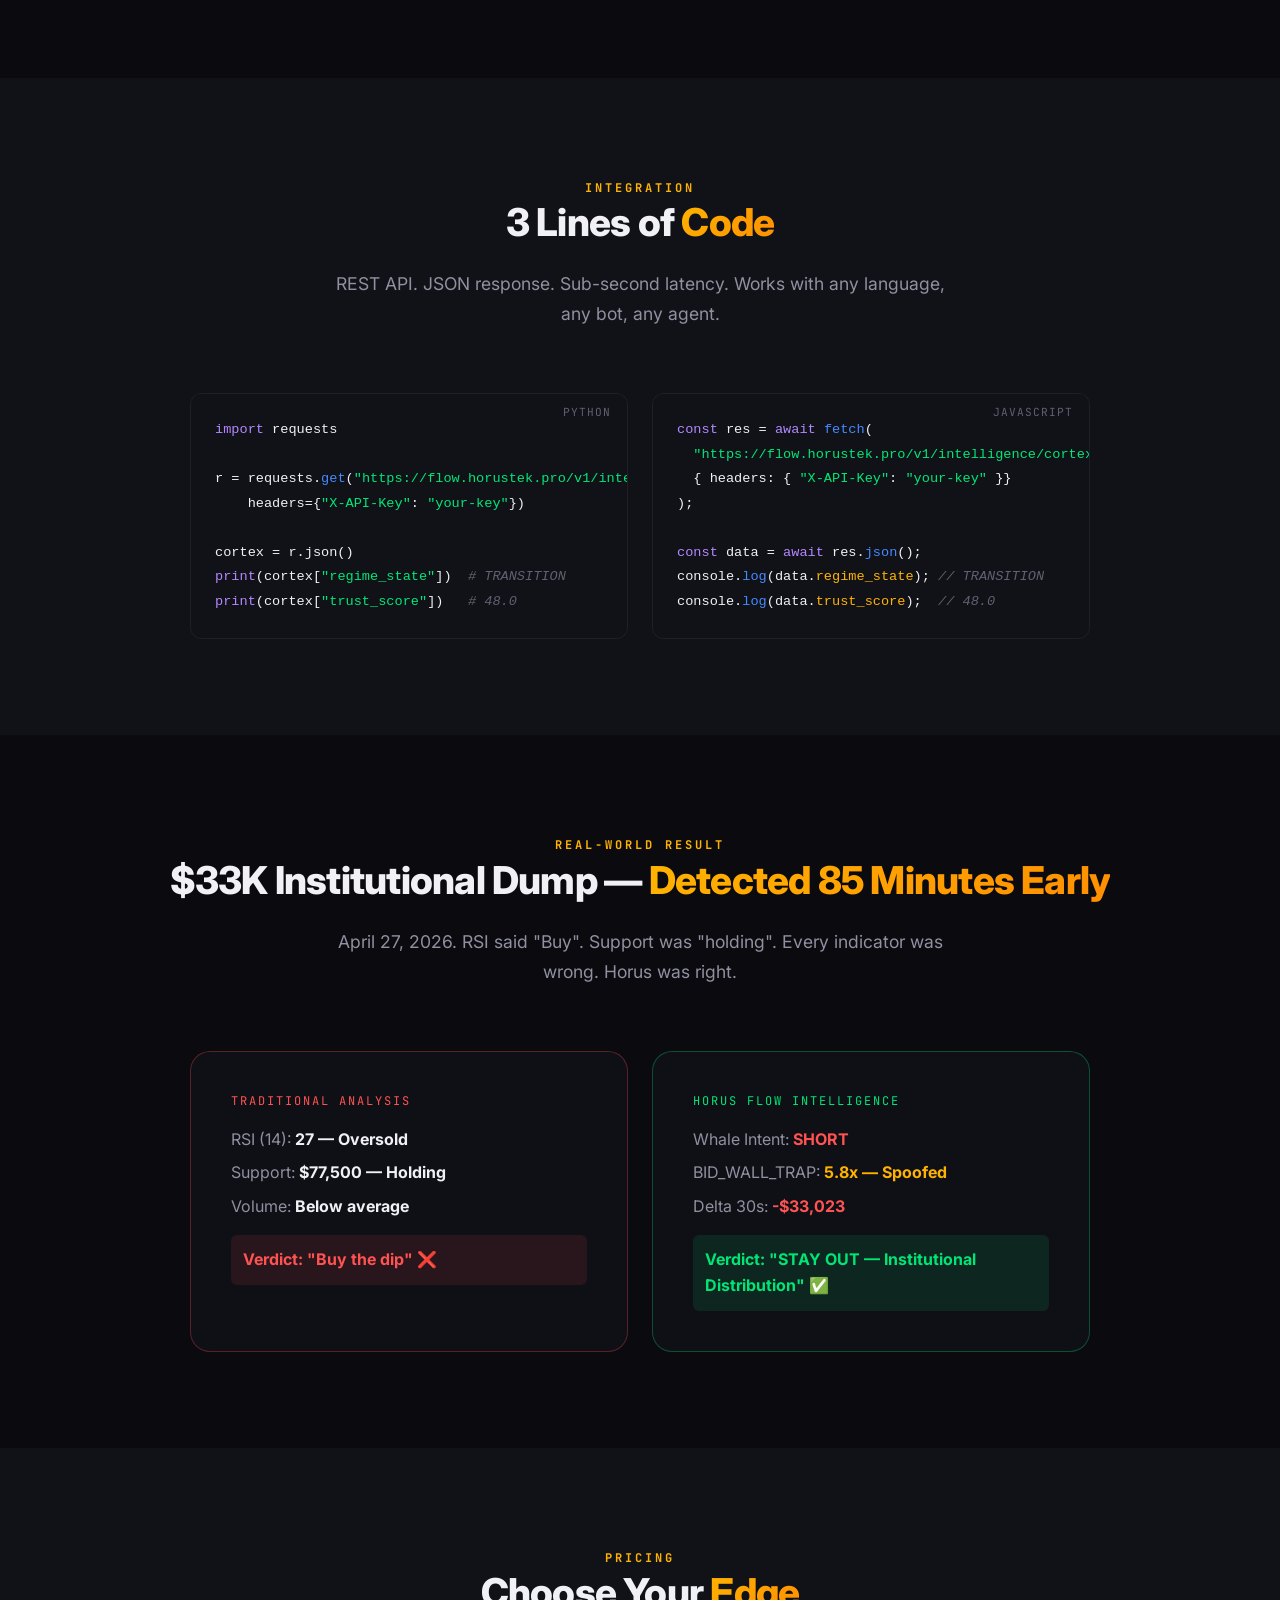
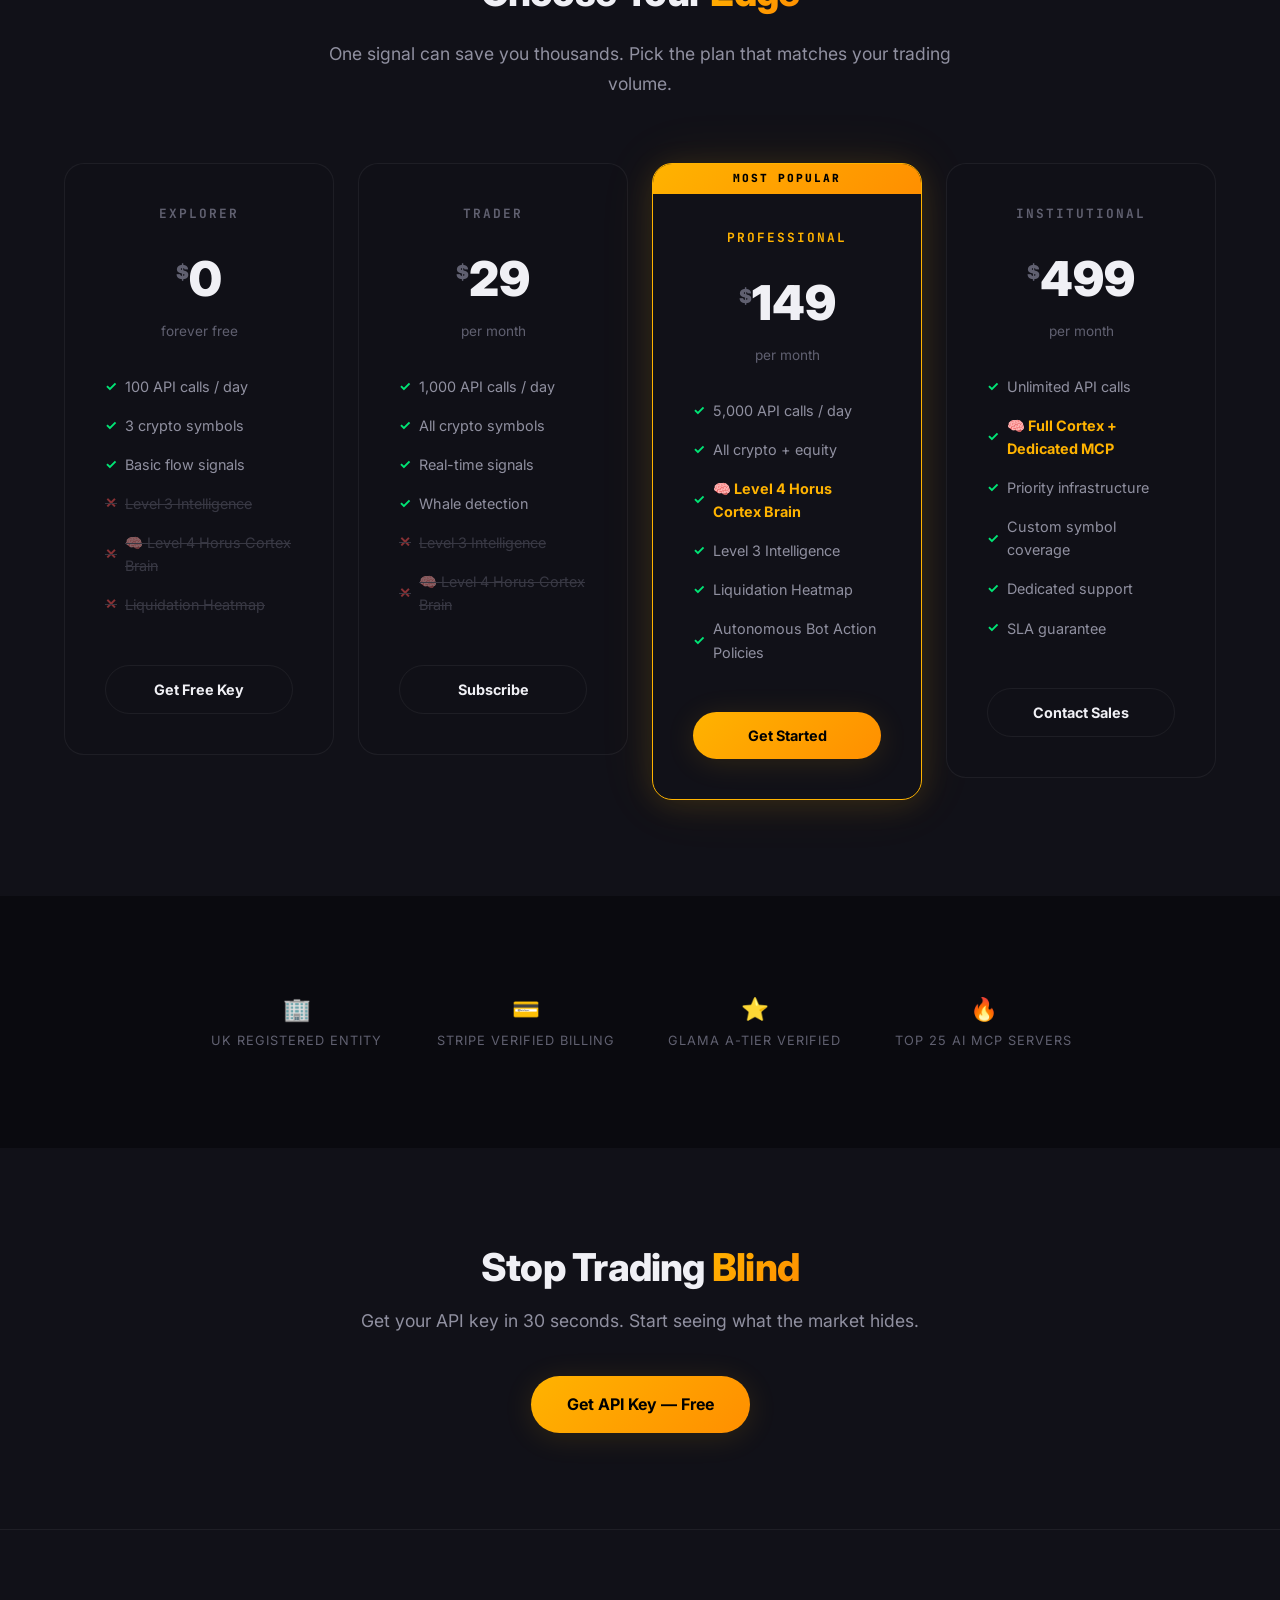
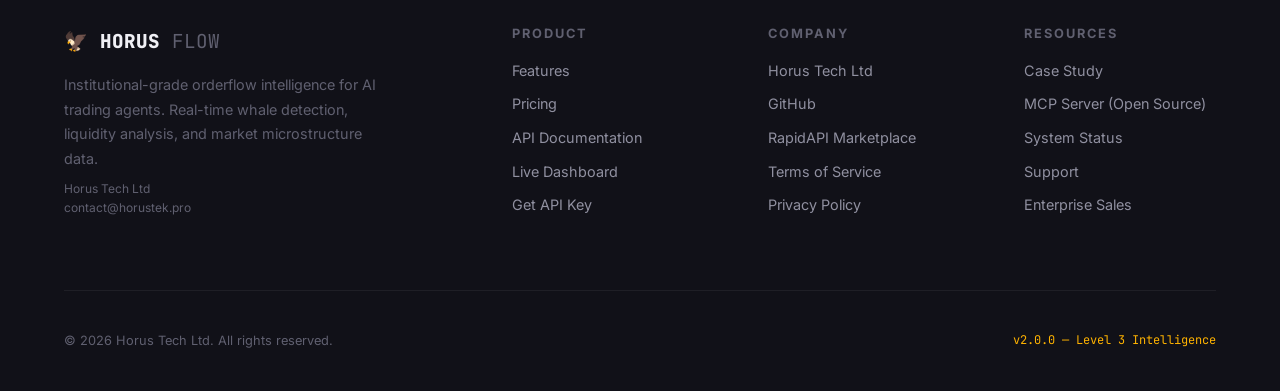
==== commit ea52ca74: "feat(pricing): Builder/Trader plan at $29/month; landing copy matches the measured track record Co-A" ====
--- a/static/site/index.html
+++ b/static/site/index.html
@@ -4,7 +4,7 @@
     <meta charset="UTF-8">
     <meta name="viewport" content="width=device-width, initial-scale=1.0">
     <title>Horus Flow — Institutional Orderflow Analytics</title>
-    <meta name="description" content="See what the market hides. Institutional-grade orderflow intelligence detecting whale movements, spoofing, and liquidity events before price reacts. Real-time Level 3 market data for crypto & equity. Built for AI agents.">
+    <meta name="description" content="Live crypto order flow, cross-venue derivatives and US market session context for AI agents, with a public track record for every signal. Remote MCP server and REST API.">
     <meta name="keywords" content="orderflow, market microstructure, whale detection, liquidation heatmap, AI trading, crypto API, equity flow, MCP server, institutional trading, algorithmic trading, Horus Flow">
     <meta name="author" content="Horus Tech Ltd">
     <meta name="robots" content="index, follow">
@@ -14,7 +14,7 @@
     <meta property="og:type" content="website">
     <meta property="og:url" content="https://flow.horustek.pro/">
     <meta property="og:title" content="Horus Flow Intelligence — Institutional Orderflow for AI Agents">
-    <meta property="og:description" content="Real-time orderflow intelligence detecting whale movements, spoofing patterns, and liquidity events before price reacts. API-first, built for AI trading agents.">
+    <meta property="og:description" content="Live order flow and derivatives positioning for AI agents. Every signal ships with its measured hit rate. Remote MCP server and REST API.">
     <meta property="og:site_name" content="Horus Flow Intelligence">
     <meta property="og:locale" content="en_US">
     <meta property="og:image" content="https://flow.horustek.pro/img/og-image-v2.png">
@@ -131,7 +131,7 @@
         </h1>
 
         <p class="hero-subtitle">
-            Institutional-grade orderflow intelligence that detects whale movements, spoofing traps, and liquidity events <strong style="color: var(--text-primary);">before price reacts</strong>. Built for autonomous AI trading agents &amp; quant desks.
+            Live order flow, derivatives positioning across Binance, Bybit and OKX, and US market context, <strong style="color: var(--text-primary);">with a measured track record for every signal</strong>. Built for autonomous AI agents &amp; quant desks.
         </p>
 
         <div class="hero-actions" style="flex-wrap: wrap; justify-content: center; gap: 12px;">
@@ -223,7 +223,7 @@
                 <div class="card">
                     <div class="card-icon">🐋</div>
                     <div class="card-title">Whale Detection</div>
-                    <div class="card-desc">Real-time tracking of orders &gt;$50K. Detects institutional accumulation, distribution, and exit patterns before they move price.</div>
+                    <div class="card-desc">Real-time tracking of large trades, sized to each market&#39;s 24h volume. See accumulation, distribution and exits as they happen.</div>
                 </div>
                 <div class="card">
                     <div class="card-icon">🎭</div>
@@ -269,7 +269,7 @@
 
             <div style="margin-top: var(--space-xl);">
                 <p class="section-subtitle" style="font-size: 0.95rem;">
-                    While your indicators show <span style="color: var(--text-primary); font-weight: 700;">RSI: 27 (Buy)</span>, Horus sees the institutional distribution happening <em>behind</em> the price. That's the edge.
+                    While your indicators show <span style="color: var(--text-primary); font-weight: 700;">RSI: 27 (Buy)</span>, Horus shows what aggressive buyers and sellers are doing <em>right now</em>, and tells you how often each reading has been right.
                 </p>
             </div>
         </div>
@@ -380,7 +380,7 @@
                 <!-- Trader -->
                 <div class="pricing-card">
                     <div class="pricing-plan">Trader</div>
-                    <div class="pricing-price"><span class="currency">$</span>49</div>
+                    <div class="pricing-price"><span class="currency">$</span>29</div>
                     <div class="pricing-period">per month</div>
                     <ul class="pricing-features">
                         <li>1,000 API calls / day</li>
